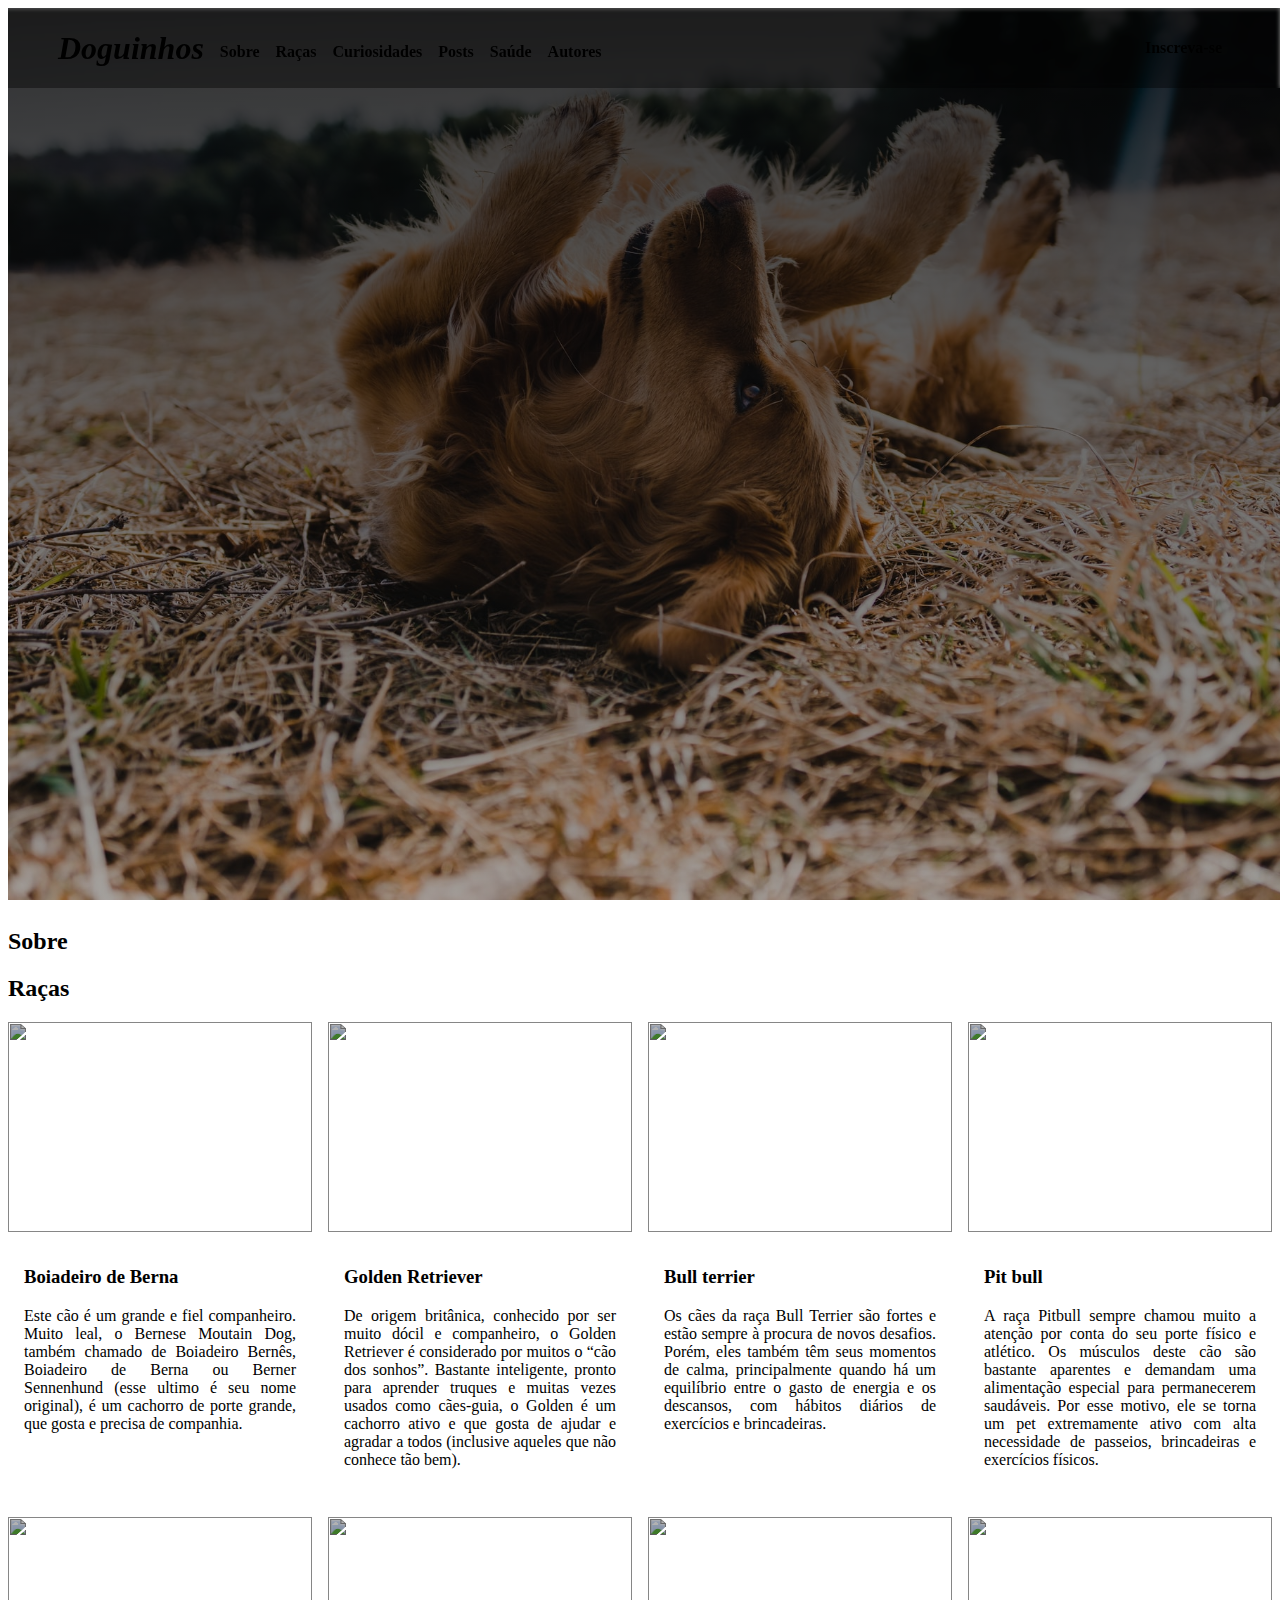
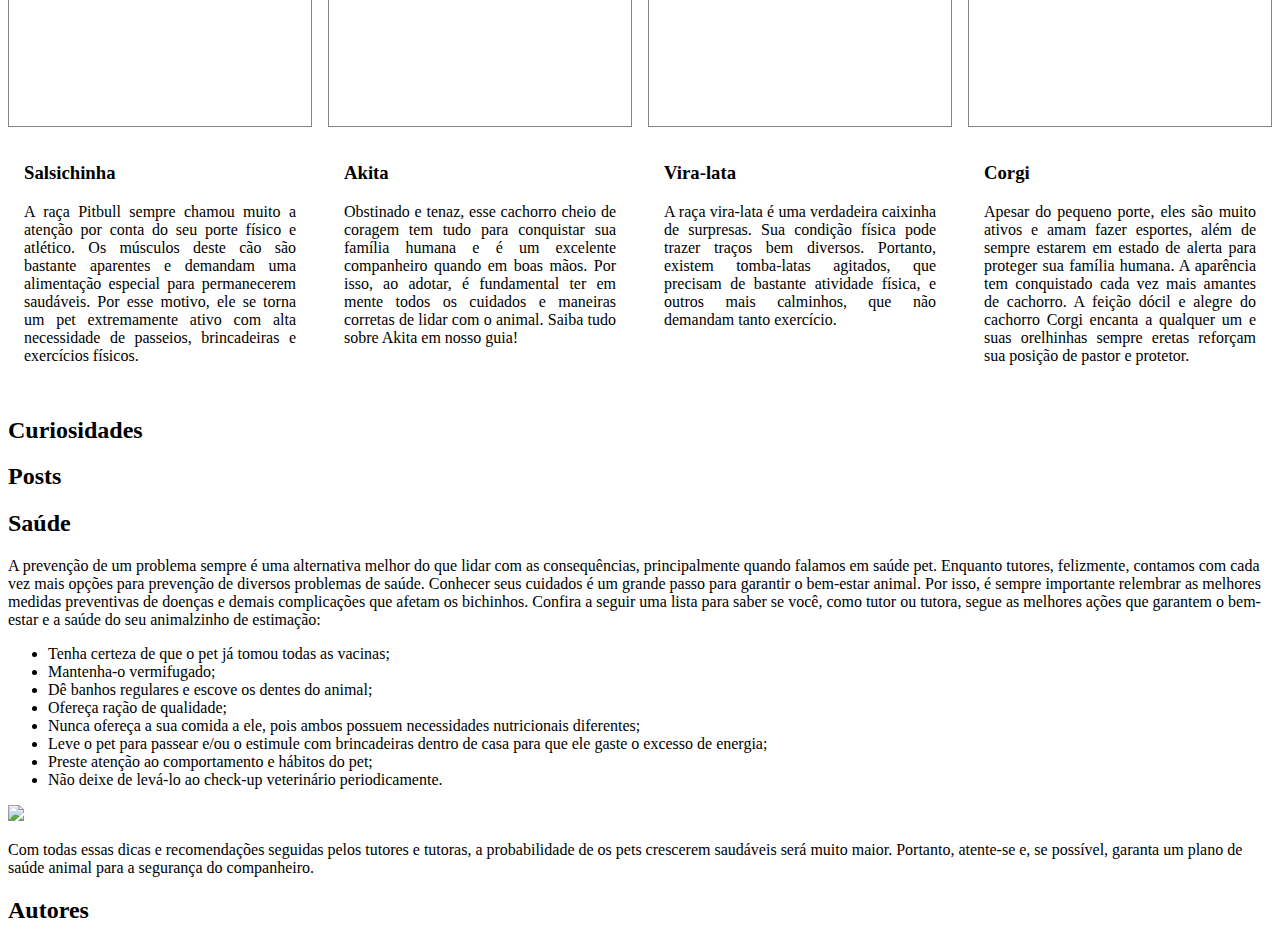
==== index.html @ 4528bcf5 "Merge branch 'main' into dayana" ====
<!DOCTYPE html>
<html lang="en">

<head>
  <meta charset="UTF-8" />
  <meta http-equiv="X-UA-Compatible" content="IE=edge" />
  <meta name="viewport" content="width=device-width, initial-scale=1.0" />
  <link rel="stylesheet" href="./css/styles.css" />
  <link rel="stylesheet" href="./css/header.css" />
  <link rel="stylesheet" href="./css/racas.css" />
  <link rel="stylesheet" href="./css/banner.css" />
  <link rel="stylesheet" href="./css/saude.css" />
  <title>Doguinhos</title>
</head>

<body>
  <header>
    <div>
      <div id="navigation">
        <h1>Doguinhos</h1>
        <nav>
          <a href="#sobre">Sobre</a>
          <a href="#racas">Raças</a>
          <a href="#curiosidades">Curiosidades</a>
          <a href="#posts">Posts</a>
          <a href="#saude">Saúde</a>
          <a href="#autores">Autores</a>
        </nav>
      </div>
      <a href="" id="subscribe">Inscreva-se</a>
    </div>
  </header>
  <main>
    <section id="banner"></section>

    <!-- sobre -->
    <section id="sobre" class="secao">
      <h2>Sobre</h2>
    </section>

    <!-- raças de cães -->
    <section id="racas" class="secao">
      <h2>Raças</h2>
      <section class="racas-grid">
        <section class="raca-card">
          <div class="img-wrapper">
            <img src="./img/racas/boiadeiro-de-berna.jpg" alt="" />
          </div>
          <div class="informations">
            <h3>Boiadeiro de Berna</h3>
            <p>
              Este cão é um grande e fiel companheiro. Muito leal, o Bernese
              Moutain Dog, também chamado de Boiadeiro Bernês, Boiadeiro de
              Berna ou Berner Sennenhund (esse ultimo é seu nome original), é
              um cachorro de porte grande, que gosta e precisa de companhia.
            </p>
          </div>
        </section>
        <section class="raca-card">
          <div class="img-wrapper">
            <img src="./img/racas/golden.jpg" alt="" />
          </div>
          <div class="informations">
            <h3>Golden Retriever</h3>
            <p>
              De origem britânica, conhecido por ser muito dócil e
              companheiro, o Golden Retriever é considerado por muitos o “cão
              dos sonhos”. Bastante inteligente, pronto para aprender truques
              e muitas vezes usados como cães-guia, o Golden é um cachorro
              ativo e que gosta de ajudar e agradar a todos (inclusive aqueles
              que não conhece tão bem).
            </p>
          </div>
        </section>
        <section class="raca-card">
          <div class="img-wrapper">
            <img src="./img/racas/bullterrier.jpg" alt="" />
          </div>
          <div class="informations">
            <h3>Bull terrier</h3>
            <p>
              Os cães da raça Bull Terrier são fortes e estão sempre à procura
              de novos desafios. Porém, eles também têm seus momentos de
              calma, principalmente quando há um equilíbrio entre o gasto de
              energia e os descansos, com hábitos diários de exercícios e
              brincadeiras.
            </p>
          </div>
        </section>
        <section class="raca-card">
          <div class="img-wrapper">
            <img src="./img/racas/pitbull2.jpg" alt="" />
          </div>
          <div class="informations">
            <h3>Pit bull</h3>
            <p>
              A raça Pitbull sempre chamou muito a atenção por conta do seu
              porte físico e atlético. Os músculos deste cão são bastante
              aparentes e demandam uma alimentação especial para permanecerem
              saudáveis. Por esse motivo, ele se torna um pet extremamente
              ativo com alta necessidade de passeios, brincadeiras e
              exercícios físicos.
            </p>
          </div>
        </section>
        <section class="raca-card">
          <div class="img-wrapper">
            <img src="./img/racas/dachshund.jpg" alt="" />
          </div>
          <div class="informations">
            <h3>Salsichinha</h3>
            <p>
              A raça Pitbull sempre chamou muito a atenção por conta do seu
              porte físico e atlético. Os músculos deste cão são bastante
              aparentes e demandam uma alimentação especial para permanecerem
              saudáveis. Por esse motivo, ele se torna um pet extremamente
              ativo com alta necessidade de passeios, brincadeiras e
              exercícios físicos.
            </p>
          </div>
        </section>
        <section class="raca-card">
          <div class="img-wrapper">
            <img src="./img/racas/akita.jpg" alt="" />
          </div>
          <div class="informations">
            <h3>Akita</h3>
            <p>
              Obstinado e tenaz, esse cachorro cheio de coragem tem tudo para
              conquistar sua família humana e é um excelente companheiro
              quando em boas mãos. Por isso, ao adotar, é fundamental ter em
              mente todos os cuidados e maneiras corretas de lidar com o
              animal. Saiba tudo sobre Akita em nosso guia!
            </p>
          </div>
        </section>
        <section class="raca-card">
          <div class="img-wrapper">
            <img src="./img/racas/viralata.jpg" alt="" />
          </div>
          <div class="informations">
            <h3>Vira-lata</h3>
            <p>
              A raça vira-lata é uma verdadeira caixinha de surpresas. Sua
              condição física pode trazer traços bem diversos. Portanto,
              existem tomba-latas agitados, que precisam de bastante atividade
              física, e outros mais calminhos, que não demandam tanto
              exercício.
            </p>
          </div>
        </section>
        <section class="raca-card">
          <div class="img-wrapper">
            <img src="./img/racas/corgi.jpg" alt="" />
          </div>
          <div class="informations">
            <h3>Corgi</h3>
            <p>
              Apesar do pequeno porte, eles são muito ativos e amam fazer
              esportes, além de sempre estarem em estado de alerta para
              proteger sua família humana. A aparência tem conquistado cada
              vez mais amantes de cachorro. A feição dócil e alegre do
              cachorro Corgi encanta a qualquer um e suas orelhinhas sempre
              eretas reforçam sua posição de pastor e protetor.
            </p>
          </div>
        </section>
      </section>
    </section>

    <!-- curiosidades -->
    <section id="curiosidades" class="secao">
      <h2>Curiosidades</h2>
    </section>

    <!-- posts -->
    <section id="posts" class="secao">
      <h2>Posts</h2>
    </section>

    <!-- saúde -->
    <section id="saude" class="secao">
      <h2>Saúde</h2>
    </section>
    <div class="gridsaude">
      <div class="span-col-4"><p>A prevenção de um problema sempre é uma alternativa melhor do que lidar com as
        consequências, principalmente quando falamos em saúde pet. Enquanto tutores, felizmente, contamos com cada vez
        mais opções para prevenção de diversos problemas de saúde.
        Conhecer seus cuidados é um grande passo para garantir o bem-estar animal. Por isso, é sempre importante
        relembrar as melhores medidas preventivas de doenças e demais complicações que afetam os bichinhos.
        Confira a seguir uma lista para saber se você, como tutor ou tutora, segue as melhores ações que garantem o
        bem-estar e a saúde do seu animalzinho de estimação:</p>
      </div>
      <div class="span-col-3">
        <ul>
          <li>Tenha certeza de que o pet já tomou todas as vacinas;</li>
          <li>Mantenha-o vermifugado;</li>
          <li>Dê banhos regulares e escove os dentes do animal;</li>
          <li>Ofereça ração de qualidade;</li>
          <li>Nunca ofereça a sua comida a ele, pois ambos possuem necessidades nutricionais diferentes;</li>
          <li>Leve o pet para passear e/ou o estimule com brincadeiras dentro de casa para que ele gaste o excesso de
            energia;</li>
          <li>Preste atenção ao comportamento e hábitos do pet;</li>
          <li>Não deixe de levá-lo ao check-up veterinário periodicamente.</li>
        </ul>
      </div>
      <div><img src="img/saude/karsten-winegeart-NE0XGVKTmcA-unsplash.jpg"></div>
      <div class="span-col-4"><p>Com todas essas dicas e recomendações seguidas pelos tutores e tutoras, a probabilidade de
        os pets crescerem saudáveis será muito maior. Portanto, atente-se e, se possível, garanta um plano de saúde
        animal para a segurança do companheiro.</p>
      </div>
    </div>

    <!-- autores -->
    <section id="autores" class="secao">
      <h2>Autores</h2>
    </section>
  </main>
</body>

</html>
---- css/header.css ----
header {
  width: 100vw;
  position: fixed;
  background: rgba(0, 0, 0, 0.4);
  backdrop-filter: blur(2px);
  z-index: 2;
}

header > div {
  color: var(--white);
  height: 5rem;
  max-width: 1180px;
  margin: 0 auto;
  display: flex;
  align-items: center;
  justify-content: space-between;
  padding: 0 1rem;
}

header h1 {
  color: var(--primary);
  font-style: italic;
}

#navigation {
  display: flex;
  align-items: center;
  gap: 1rem;
}

header nav {
  display: flex;
  gap: 1rem;
  margin-top: 7px;
}

header li {
  list-style: none;
}

header a {
  text-decoration: none;
  color: var(--white);
  transition: all 0.2s ease-in-out;
  font-weight: 600;
}

a:active {
  color: red;
}

header nav a:hover {
  color: var(--primary);
}

#subscribe {
  padding: 0.5rem 1rem;
  background: var(--primary);
  border-radius: 5px;
}

#subscribe:hover {
  filter: brightness(0.8);
}

@media (max-width: 720px) {
  header h1 {
    display: none;
  }

  #subscribe {
    display: none;
  }
}
---- css/racas.css ----
.racas-grid {
  display: grid;
  grid-template-columns: repeat(4, 1fr);
  gap: 1rem;
}

@media (max-width: 1080px) {
  .racas-grid {
    grid-template-columns: repeat(2, 1fr);
  }
}

@media (max-width: 720px) {
  .racas-grid {
    grid-template-columns: repeat(1, 1fr);
  }
}

.raca-card {
  width: 100%;
  display: flex;
  flex-direction: column;
  background: var(--shape);
}

.raca-card:hover img {
  transform: scale(1.1);
  filter: brightness(1);
}

.raca-card img {
  width: 100%;
  height: 100%;

  object-fit: cover;
  -webkit-transform: scaleX(1);
  transform: scaleX(1);
  -webkit-transition: all 0.2s linear;
  transition: all 0.2s linear;
  object-position: top center;
  filter: brightness(0.7);
}

.raca-card .img-wrapper {
  height: 210px;
  position: relative;
  overflow: hidden;
}

.raca-card .informations {
  padding: 1rem;
  text-align: justify;
}
---- css/banner.css ----
#banner {
  background: linear-gradient(rgba(0, 0, 0, 0.8), rgba(0, 0, 0, 0.3)),
    url(../img/banner5.jpg);
  background-size: cover;
  background-attachment: fixed;
  width: 100vw;
  height: 100vh;
}

#banner-infos {
  display: flex;
  align-items: center;
  justify-content: center;
  flex-direction: column;
  text-align: center;
  gap: 1rem;
  padding: 1rem;
  height: 100%;

  color: white;
}

#banner-infos h3 {
  max-width: 800px;
  font-size: 2rem;
}

#banner-infos a {
  text-decoration: none;
  border: none;
  outline: none;
  padding: 1rem;
  color: white;
  font-weight: bold;
  background: var(--primary);
  border-radius: 5px;
  transition: all 0.2s ease-in-out;
}

#banner-infos a:hover {
  filter: brightness(0.8);
}

@media (max-width: 720px) {
  #banner {
    background-position-x: 50%;
  }
}
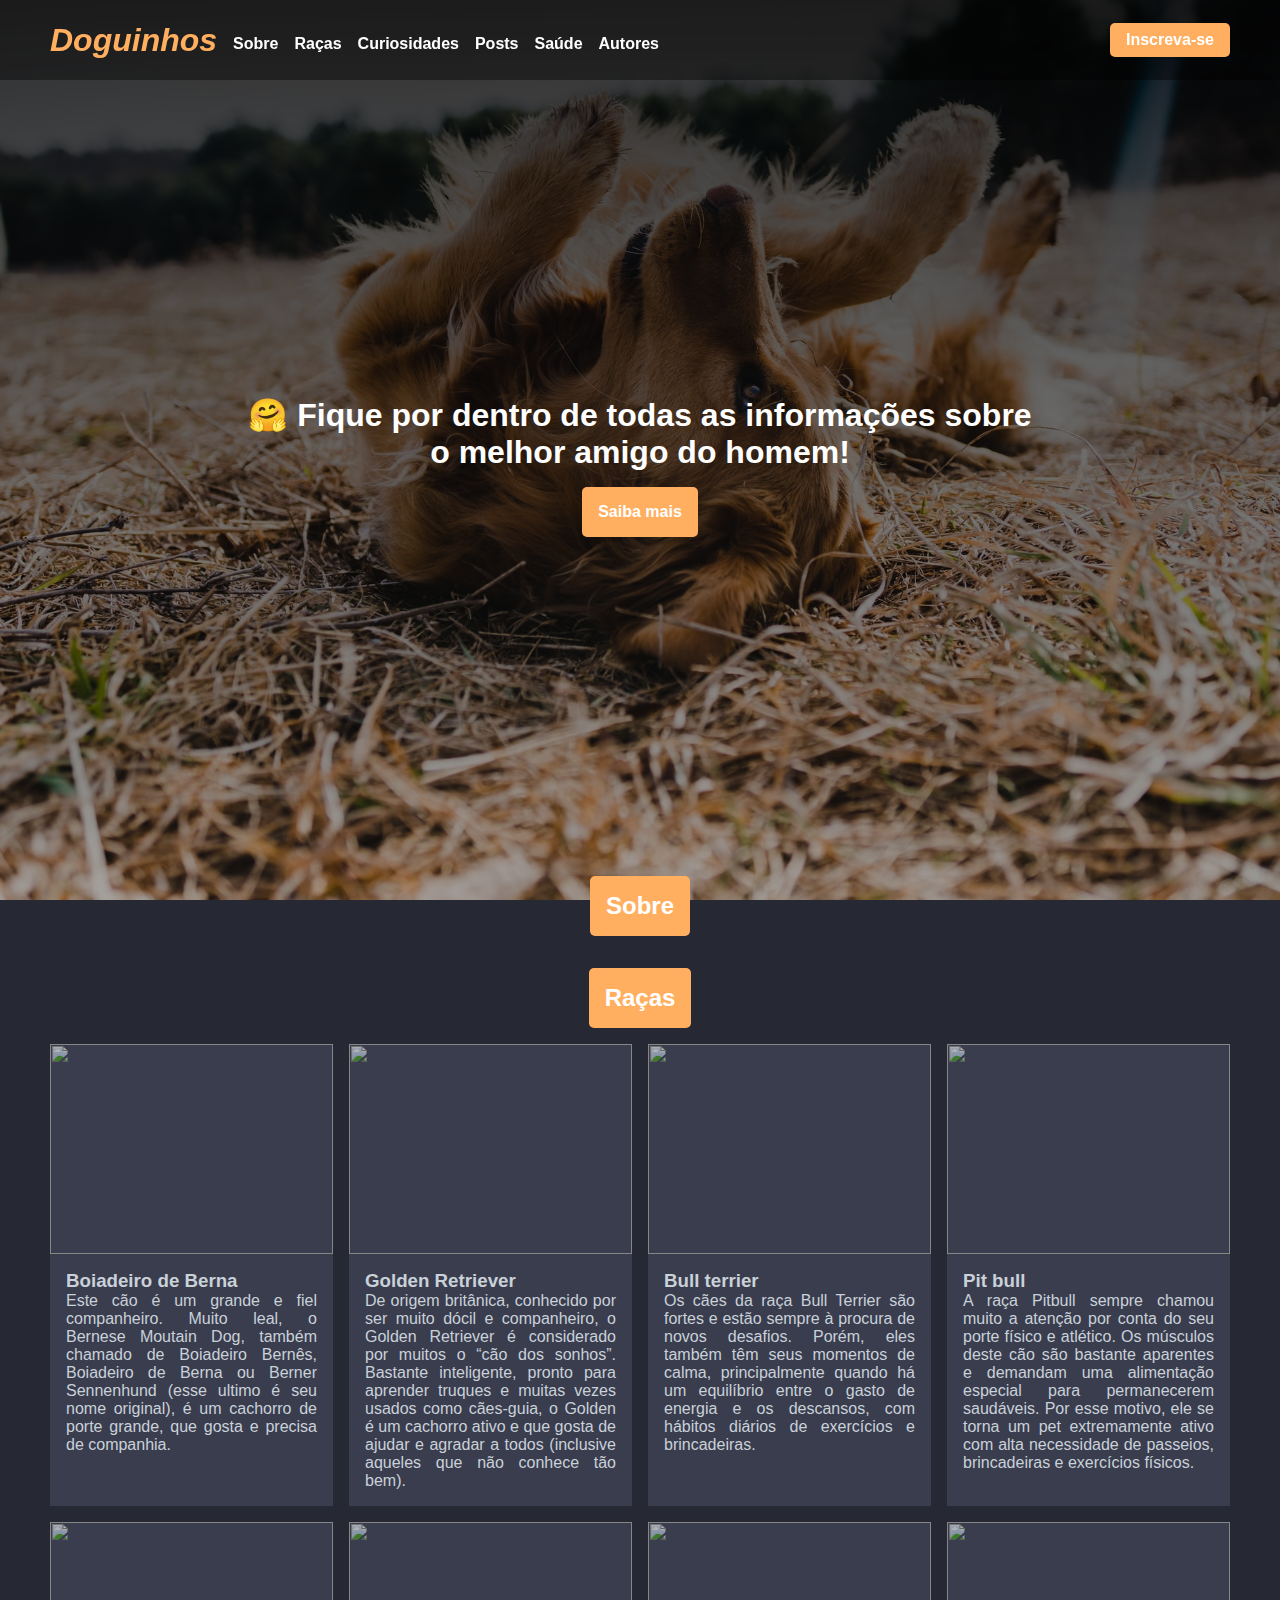
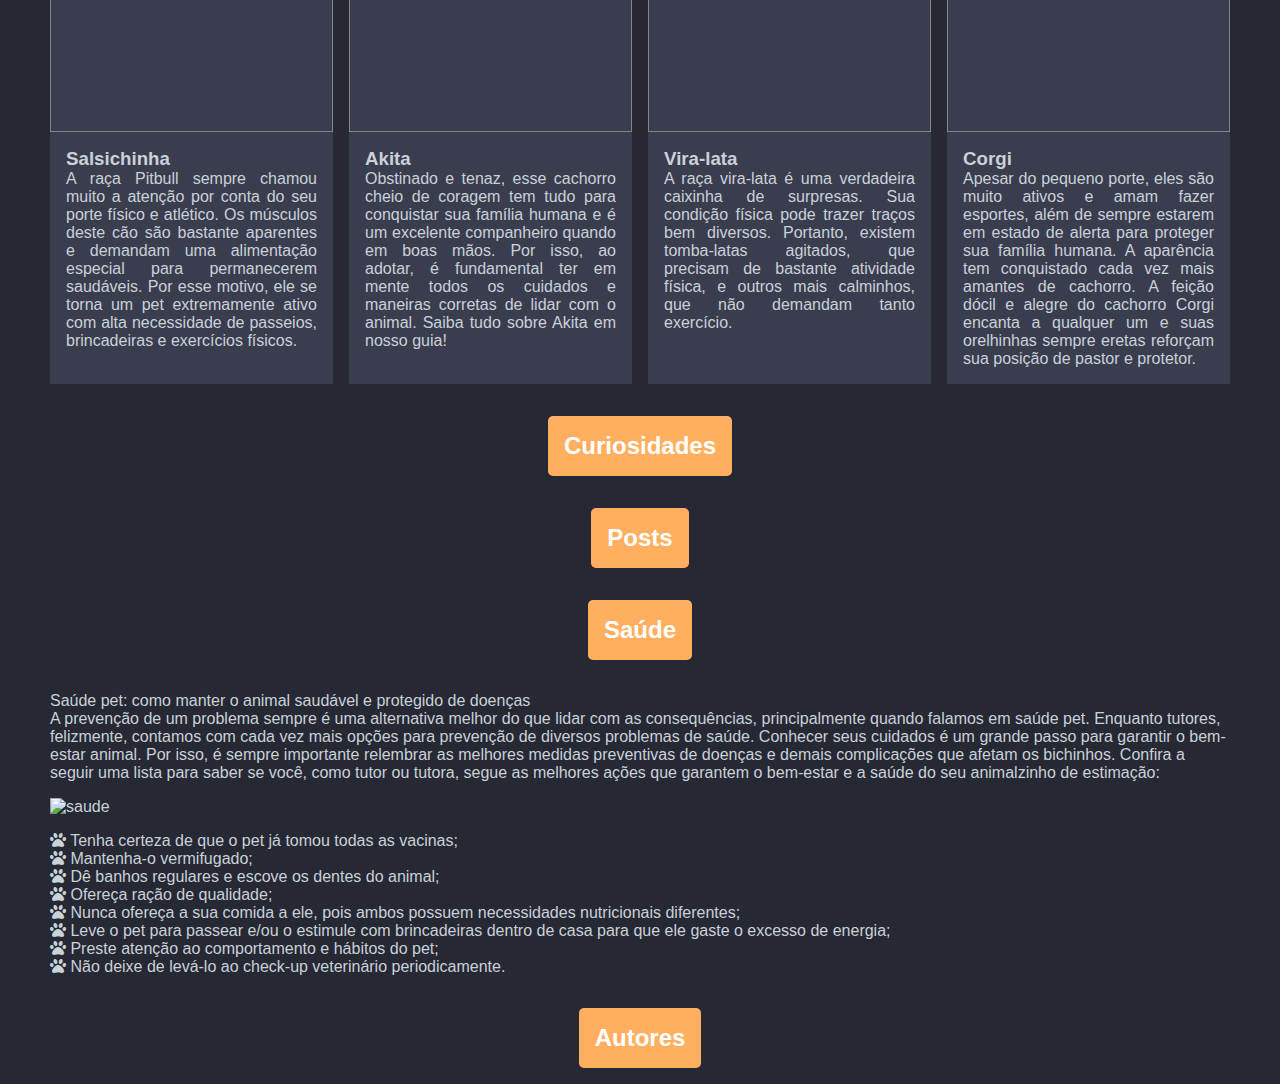
==== commit 9512c11b: "mudando para bstrp" ====
--- a/index.html
+++ b/index.html
@@ -5,7 +5,13 @@
   <meta charset="UTF-8" />
   <meta http-equiv="X-UA-Compatible" content="IE=edge" />
   <meta name="viewport" content="width=device-width, initial-scale=1.0" />
-  <link rel="stylesheet" href="./css/styles.css" />
+  <link rel="stylesheet" href="https://stackpath.bootstrapcdn.com/bootstrap/4.1.3/css/bootstrap.min.css"
+        integrity="sha384-MCw98/SFnGE8fJT3GXwEOngsV7Zt27NXFoaoApmYm81iuXoPkFOJwJ8ERdknLPMO" crossorigin="anonymous">
+  <link rel="stylesheet" href="https://cdnjs.cloudflare.com/ajax/libs/font-awesome/5.15.4/css/all.min.css"
+        integrity="sha512-1ycn6IcaQQ40/MKBW2W4Rhis/DbILU74C1vSrLJxCq57o941Ym01SwNsOMqvEBFlcgUa6xLiPY/NS5R+E6ztJQ=="
+        crossorigin="anonymous" referrerpolicy="no-referrer" />
+  <link rel="stylesheet" href="./css/global.css" />
+  <link rel="stylesheet" href="./css/banner.css" />
   <link rel="stylesheet" href="./css/header.css" />
   <link rel="stylesheet" href="./css/racas.css" />
   <link rel="stylesheet" href="./css/banner.css" />
@@ -19,19 +25,27 @@
       <div id="navigation">
         <h1>Doguinhos</h1>
         <nav>
-          <a href="#sobre">Sobre</a>
-          <a href="#racas">Raças</a>
-          <a href="#curiosidades">Curiosidades</a>
-          <a href="#posts">Posts</a>
-          <a href="#saude">Saúde</a>
-          <a href="#autores">Autores</a>
+          <a href="index.html#sobre">Sobre</a>
+          <a href="index.html#racas">Raças</a>
+          <a href="index.html#curiosidades">Curiosidades</a>
+          <a href="index.html#posts">Posts</a>
+          <a href="index.html#saude">Saúde</a>
+          <a href="index.html#autores">Autores</a>
         </nav>
       </div>
-      <a href="" id="subscribe">Inscreva-se</a>
+      <a href="form.html" id="subscribe">Inscreva-se</a>
     </div>
   </header>
   <main>
-    <section id="banner"></section>
+    <section id="banner">
+      <div id="banner-infos">
+        <h3>
+          🤗 Fique por dentro de todas as informações sobre o melhor amigo do
+          homem!
+        </h3>
+        <a href="#sobre">Saiba mais</a>
+      </div>
+    </section>
 
     <!-- sobre -->
     <section id="sobre" class="secao">
@@ -182,34 +196,65 @@
     <section id="saude" class="secao">
       <h2>Saúde</h2>
     </section>
-    <div class="gridsaude">
-      <div class="span-col-4"><p>A prevenção de um problema sempre é uma alternativa melhor do que lidar com as
-        consequências, principalmente quando falamos em saúde pet. Enquanto tutores, felizmente, contamos com cada vez
-        mais opções para prevenção de diversos problemas de saúde.
-        Conhecer seus cuidados é um grande passo para garantir o bem-estar animal. Por isso, é sempre importante
-        relembrar as melhores medidas preventivas de doenças e demais complicações que afetam os bichinhos.
-        Confira a seguir uma lista para saber se você, como tutor ou tutora, segue as melhores ações que garantem o
-        bem-estar e a saúde do seu animalzinho de estimação:</p>
+    <div class="containersaude">
+      <div class="row">
+          <div class="col-md-12 col-lg-4">
+              <p class="font-weight-bold text-justify">Saúde pet: como manter o animal saudável e protegido de doenças
+              </p>
+              <p class="text-justify">A prevenção de um problema sempre é uma alternativa melhor do que
+                  lidar com as consequências, principalmente quando falamos em saúde
+                  pet. Enquanto tutores, felizmente, contamos com cada vez mais opções
+                  para prevenção de diversos problemas de saúde. Conhecer seus
+                  cuidados é um grande passo para garantir o bem-estar animal. Por
+                  isso, é sempre importante relembrar as melhores medidas preventivas
+                  de doenças e demais complicações que afetam os bichinhos. Confira a
+                  seguir uma lista para saber se você, como tutor ou tutora, segue as
+                  melhores ações que garantem o bem-estar e a saúde do seu animalzinho
+                  de estimação:</p>
+          </div>
+          <div class="col-md-12 col-lg-4">
+              <img src="./img/saude/karsten-winegeart-NE0XGVKTmcA-unsplash.jpg" class="img-fluid rounded mx-auto d-block"
+                  alt="saude">
+          </div>
+          <div class="col-md-12 col-lg-4 dicas text-justify">              
+              <p>
+                  <i class="fas fa-paw"></i>
+                  Tenha certeza de que o pet já tomou todas as vacinas;
+              </p>
+              <p>
+                  <i class="fas fa-paw"></i>
+                  Mantenha-o vermifugado;
+              </p>
+              <p>
+                  <i class="fas fa-paw"></i>
+                  Dê banhos regulares e escove os dentes do animal;
+              </p>
+              <p>
+                  <i class="fas fa-paw"></i>
+                  Ofereça ração de qualidade;
+              </p>
+              <p>
+                  <i class="fas fa-paw"></i>
+                  Nunca ofereça a sua comida a ele, pois ambos possuem necessidades
+                  nutricionais diferentes;
+              </p>
+              <p>
+                  <i class="fas fa-paw"></i>
+                  Leve o pet para passear e/ou o estimule com brincadeiras dentro de
+                  casa para que ele gaste o excesso de energia;
+              </p>
+              <p>
+                  <i class="fas fa-paw"></i>
+                  Preste atenção ao comportamento e hábitos do pet;
+              </p>
+              <p>
+                  <i class="fas fa-paw"></i>
+                  Não deixe de levá-lo ao check-up veterinário periodicamente.
+              </p>
+              </ul>
+          </div>
       </div>
-      <div class="span-col-3">
-        <ul>
-          <li>Tenha certeza de que o pet já tomou todas as vacinas;</li>
-          <li>Mantenha-o vermifugado;</li>
-          <li>Dê banhos regulares e escove os dentes do animal;</li>
-          <li>Ofereça ração de qualidade;</li>
-          <li>Nunca ofereça a sua comida a ele, pois ambos possuem necessidades nutricionais diferentes;</li>
-          <li>Leve o pet para passear e/ou o estimule com brincadeiras dentro de casa para que ele gaste o excesso de
-            energia;</li>
-          <li>Preste atenção ao comportamento e hábitos do pet;</li>
-          <li>Não deixe de levá-lo ao check-up veterinário periodicamente.</li>
-        </ul>
-      </div>
-      <div><img src="img/saude/karsten-winegeart-NE0XGVKTmcA-unsplash.jpg"></div>
-      <div class="span-col-4"><p>Com todas essas dicas e recomendações seguidas pelos tutores e tutoras, a probabilidade de
-        os pets crescerem saudáveis será muito maior. Portanto, atente-se e, se possível, garanta um plano de saúde
-        animal para a segurança do companheiro.</p>
-      </div>
-    </div>
+  </div>
 
     <!-- autores -->
     <section id="autores" class="secao">
@@ -218,4 +263,4 @@
   </main>
 </body>
 
-</html>
+</html>--- a/css/global.css
+++ b/css/global.css
@@ -0,0 +1,67 @@
+:root {
+  --background: #262833;
+  --shape: #3a3d4e;
+  --primary: #ffaf5f;
+  --secondary: #4acfac;
+  --text: #c9d1d9;
+  --white: #fff;
+}
+
+* {
+  margin: 0;
+  padding: 0;
+}
+
+@media (max-width: 1080px) {
+  /* 15px */
+  html {
+    font-size: 93.75%;
+  }
+}
+
+@media (max-width: 720px) {
+  /* 14px */
+  html {
+    font-size: 87.5%;
+  }
+}
+
+body {
+  font-family: -apple-system, BlinkMacSystemFont, "Segoe UI", Roboto, Oxygen,
+    Ubuntu, Cantarell, "Open Sans", "Helvetica Neue", sans-serif;
+  background: var(--background);
+  color: var(--text);
+  scroll-behavior: smooth;
+  overflow-x: hidden;
+}
+
+main {
+  display: flex;
+  flex-direction: column;
+  align-items: center;
+}
+
+.secao {
+  max-width: 1180px;
+  margin: 0 auto;
+
+  display: flex;
+  flex-direction: column;
+  align-items: center;
+  gap: 1rem;
+
+  padding: 1rem;
+}
+
+section.secao:nth-child(2) {
+  margin-top: -40px;
+}
+
+section h2 {
+  color: white;
+  background: var(--primary);
+  padding: 1rem;
+  display: inline-block;
+  border-radius: 5px;
+  transition: all 0.2s ease-in-out;
+}
--- a/css/saude.css
+++ b/css/saude.css
@@ -0,0 +1,17 @@
+.containersaude {
+  max-width: 1180px;
+  padding: 1rem;
+  margin: 0 auto;
+}
+
+.containersaude img {
+  height: auto;
+  width: auto;
+  max-width: 300px;
+  max-height: 300px;
+  margin: 1rem 0 1rem 0;
+}
+
+.dicas p:hover .fa-paw{
+  color: #ffaf5f;
+}
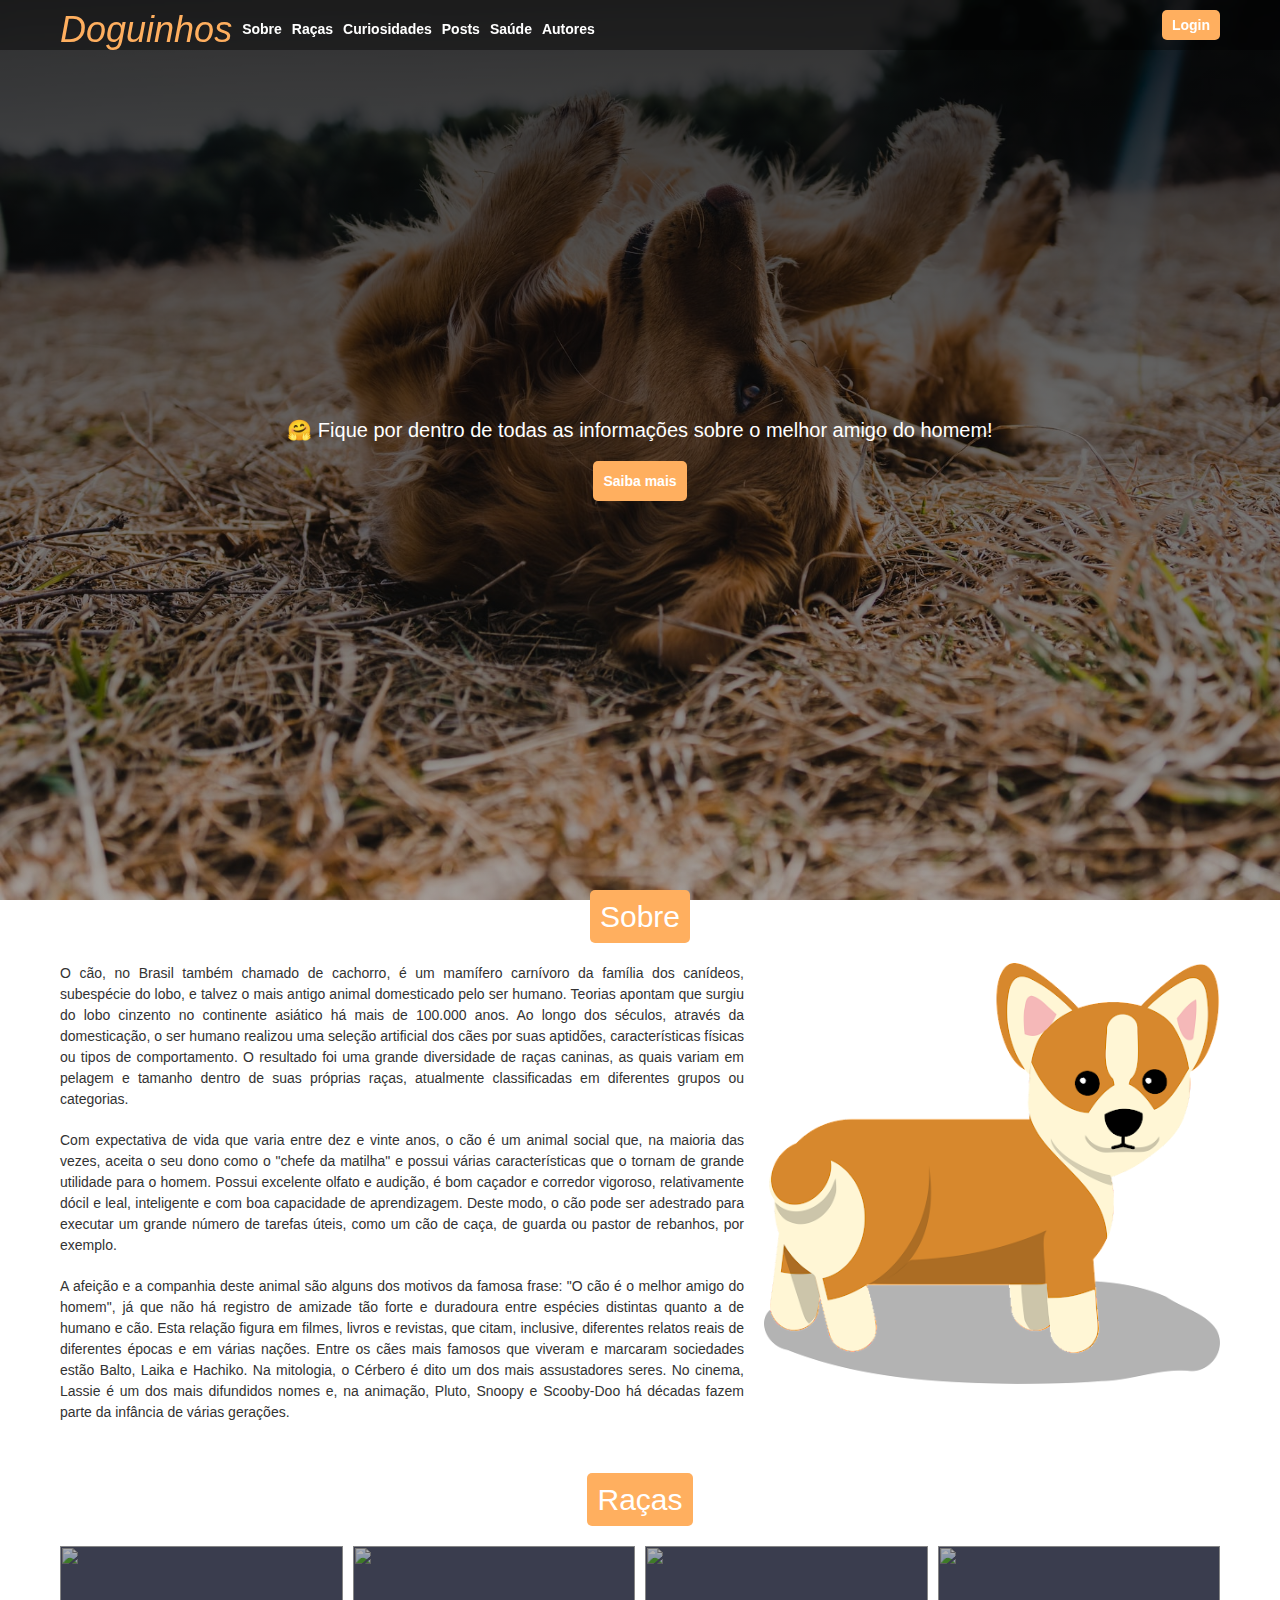
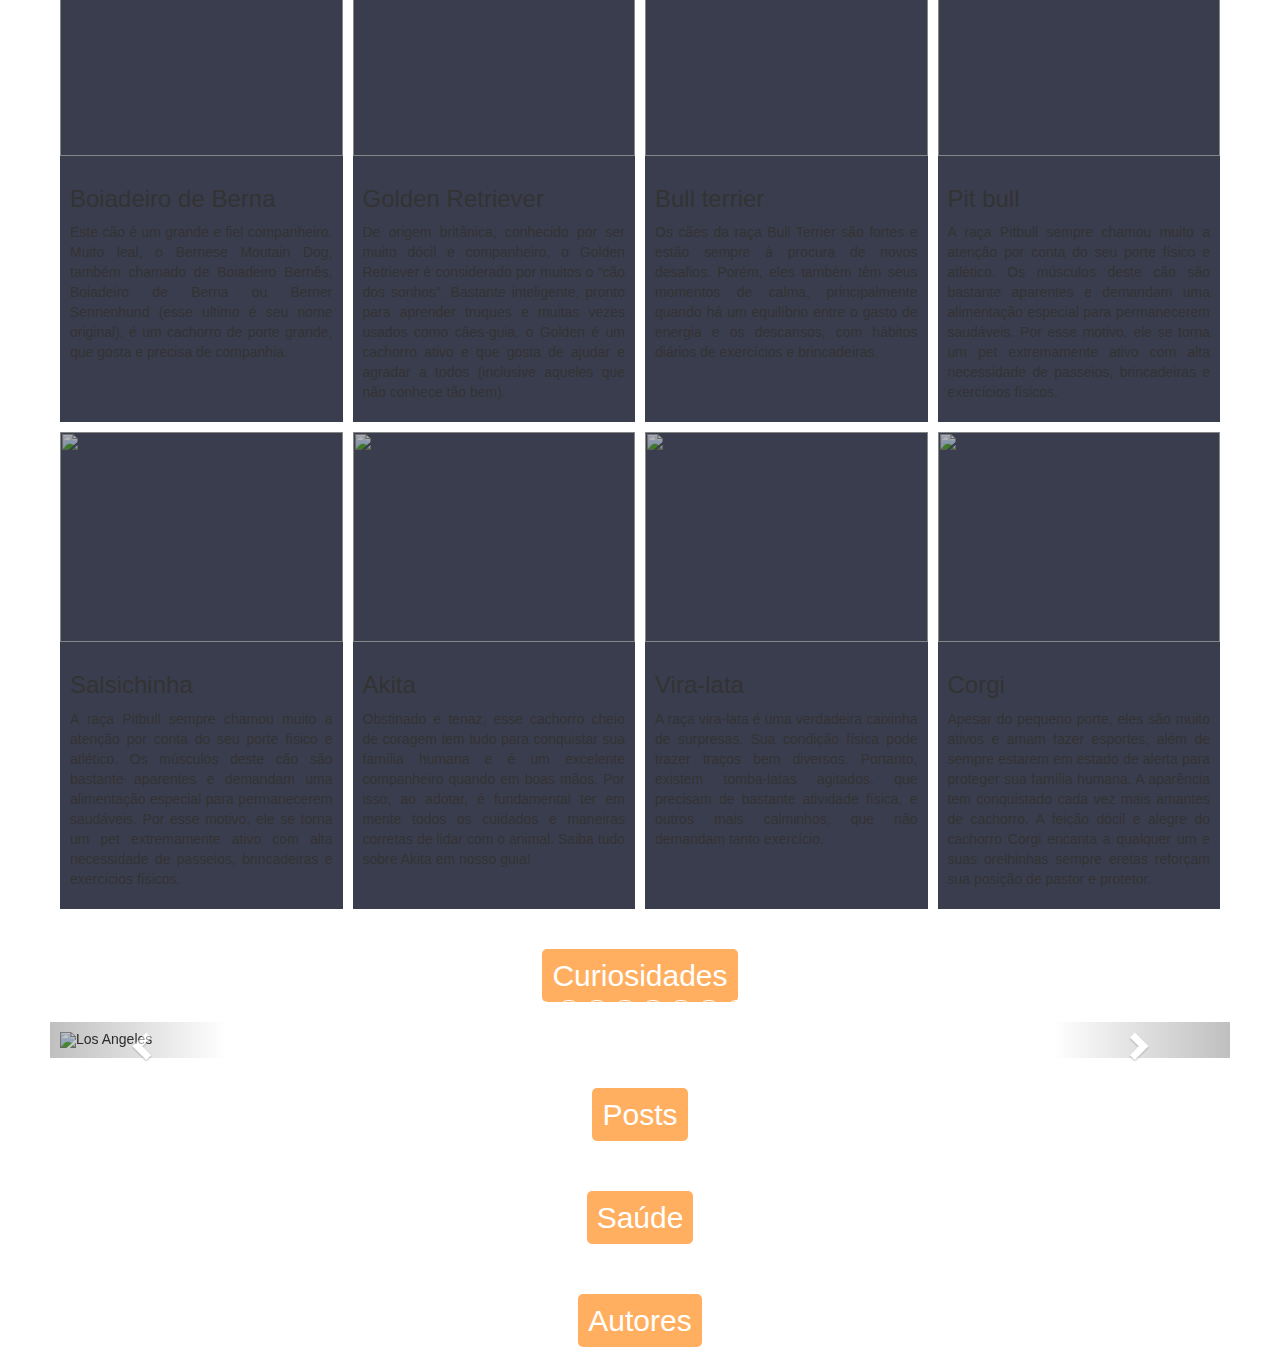
==== commit 4121e44b: "add curiosidades" ====
--- a/index.html
+++ b/index.html
@@ -1,266 +1,311 @@
-<!DOCTYPE html>
-<html lang="en">
-
-<head>
-  <meta charset="UTF-8" />
-  <meta http-equiv="X-UA-Compatible" content="IE=edge" />
-  <meta name="viewport" content="width=device-width, initial-scale=1.0" />
-  <link rel="stylesheet" href="https://stackpath.bootstrapcdn.com/bootstrap/4.1.3/css/bootstrap.min.css"
-        integrity="sha384-MCw98/SFnGE8fJT3GXwEOngsV7Zt27NXFoaoApmYm81iuXoPkFOJwJ8ERdknLPMO" crossorigin="anonymous">
-  <link rel="stylesheet" href="https://cdnjs.cloudflare.com/ajax/libs/font-awesome/5.15.4/css/all.min.css"
-        integrity="sha512-1ycn6IcaQQ40/MKBW2W4Rhis/DbILU74C1vSrLJxCq57o941Ym01SwNsOMqvEBFlcgUa6xLiPY/NS5R+E6ztJQ=="
-        crossorigin="anonymous" referrerpolicy="no-referrer" />
-  <link rel="stylesheet" href="./css/global.css" />
-  <link rel="stylesheet" href="./css/banner.css" />
-  <link rel="stylesheet" href="./css/header.css" />
-  <link rel="stylesheet" href="./css/racas.css" />
-  <link rel="stylesheet" href="./css/banner.css" />
-  <link rel="stylesheet" href="./css/saude.css" />
-  <title>Doguinhos</title>
-</head>
-
-<body>
-  <header>
-    <div>
-      <div id="navigation">
-        <h1>Doguinhos</h1>
-        <nav>
-          <a href="index.html#sobre">Sobre</a>
-          <a href="index.html#racas">Raças</a>
-          <a href="index.html#curiosidades">Curiosidades</a>
-          <a href="index.html#posts">Posts</a>
-          <a href="index.html#saude">Saúde</a>
-          <a href="index.html#autores">Autores</a>
-        </nav>
-      </div>
-      <a href="form.html" id="subscribe">Inscreva-se</a>
-    </div>
-  </header>
-  <main>
-    <section id="banner">
-      <div id="banner-infos">
-        <h3>
-          🤗 Fique por dentro de todas as informações sobre o melhor amigo do
-          homem!
-        </h3>
-        <a href="#sobre">Saiba mais</a>
-      </div>
-    </section>
-
-    <!-- sobre -->
-    <section id="sobre" class="secao">
-      <h2>Sobre</h2>
-    </section>
-
-    <!-- raças de cães -->
-    <section id="racas" class="secao">
-      <h2>Raças</h2>
-      <section class="racas-grid">
-        <section class="raca-card">
-          <div class="img-wrapper">
-            <img src="./img/racas/boiadeiro-de-berna.jpg" alt="" />
-          </div>
-          <div class="informations">
-            <h3>Boiadeiro de Berna</h3>
-            <p>
-              Este cão é um grande e fiel companheiro. Muito leal, o Bernese
-              Moutain Dog, também chamado de Boiadeiro Bernês, Boiadeiro de
-              Berna ou Berner Sennenhund (esse ultimo é seu nome original), é
-              um cachorro de porte grande, que gosta e precisa de companhia.
-            </p>
-          </div>
-        </section>
-        <section class="raca-card">
-          <div class="img-wrapper">
-            <img src="./img/racas/golden.jpg" alt="" />
-          </div>
-          <div class="informations">
-            <h3>Golden Retriever</h3>
-            <p>
-              De origem britânica, conhecido por ser muito dócil e
-              companheiro, o Golden Retriever é considerado por muitos o “cão
-              dos sonhos”. Bastante inteligente, pronto para aprender truques
-              e muitas vezes usados como cães-guia, o Golden é um cachorro
-              ativo e que gosta de ajudar e agradar a todos (inclusive aqueles
-              que não conhece tão bem).
-            </p>
-          </div>
-        </section>
-        <section class="raca-card">
-          <div class="img-wrapper">
-            <img src="./img/racas/bullterrier.jpg" alt="" />
-          </div>
-          <div class="informations">
-            <h3>Bull terrier</h3>
-            <p>
-              Os cães da raça Bull Terrier são fortes e estão sempre à procura
-              de novos desafios. Porém, eles também têm seus momentos de
-              calma, principalmente quando há um equilíbrio entre o gasto de
-              energia e os descansos, com hábitos diários de exercícios e
-              brincadeiras.
-            </p>
-          </div>
-        </section>
-        <section class="raca-card">
-          <div class="img-wrapper">
-            <img src="./img/racas/pitbull2.jpg" alt="" />
-          </div>
-          <div class="informations">
-            <h3>Pit bull</h3>
-            <p>
-              A raça Pitbull sempre chamou muito a atenção por conta do seu
-              porte físico e atlético. Os músculos deste cão são bastante
-              aparentes e demandam uma alimentação especial para permanecerem
-              saudáveis. Por esse motivo, ele se torna um pet extremamente
-              ativo com alta necessidade de passeios, brincadeiras e
-              exercícios físicos.
-            </p>
-          </div>
-        </section>
-        <section class="raca-card">
-          <div class="img-wrapper">
-            <img src="./img/racas/dachshund.jpg" alt="" />
-          </div>
-          <div class="informations">
-            <h3>Salsichinha</h3>
-            <p>
-              A raça Pitbull sempre chamou muito a atenção por conta do seu
-              porte físico e atlético. Os músculos deste cão são bastante
-              aparentes e demandam uma alimentação especial para permanecerem
-              saudáveis. Por esse motivo, ele se torna um pet extremamente
-              ativo com alta necessidade de passeios, brincadeiras e
-              exercícios físicos.
-            </p>
-          </div>
-        </section>
-        <section class="raca-card">
-          <div class="img-wrapper">
-            <img src="./img/racas/akita.jpg" alt="" />
-          </div>
-          <div class="informations">
-            <h3>Akita</h3>
-            <p>
-              Obstinado e tenaz, esse cachorro cheio de coragem tem tudo para
-              conquistar sua família humana e é um excelente companheiro
-              quando em boas mãos. Por isso, ao adotar, é fundamental ter em
-              mente todos os cuidados e maneiras corretas de lidar com o
-              animal. Saiba tudo sobre Akita em nosso guia!
-            </p>
-          </div>
-        </section>
-        <section class="raca-card">
-          <div class="img-wrapper">
-            <img src="./img/racas/viralata.jpg" alt="" />
-          </div>
-          <div class="informations">
-            <h3>Vira-lata</h3>
-            <p>
-              A raça vira-lata é uma verdadeira caixinha de surpresas. Sua
-              condição física pode trazer traços bem diversos. Portanto,
-              existem tomba-latas agitados, que precisam de bastante atividade
-              física, e outros mais calminhos, que não demandam tanto
-              exercício.
-            </p>
-          </div>
-        </section>
-        <section class="raca-card">
-          <div class="img-wrapper">
-            <img src="./img/racas/corgi.jpg" alt="" />
-          </div>
-          <div class="informations">
-            <h3>Corgi</h3>
-            <p>
-              Apesar do pequeno porte, eles são muito ativos e amam fazer
-              esportes, além de sempre estarem em estado de alerta para
-              proteger sua família humana. A aparência tem conquistado cada
-              vez mais amantes de cachorro. A feição dócil e alegre do
-              cachorro Corgi encanta a qualquer um e suas orelhinhas sempre
-              eretas reforçam sua posição de pastor e protetor.
-            </p>
-          </div>
-        </section>
-      </section>
-    </section>
-
-    <!-- curiosidades -->
-    <section id="curiosidades" class="secao">
-      <h2>Curiosidades</h2>
-    </section>
-
-    <!-- posts -->
-    <section id="posts" class="secao">
-      <h2>Posts</h2>
-    </section>
-
-    <!-- saúde -->
-    <section id="saude" class="secao">
-      <h2>Saúde</h2>
-    </section>
-    <div class="containersaude">
-      <div class="row">
-          <div class="col-md-12 col-lg-4">
-              <p class="font-weight-bold text-justify">Saúde pet: como manter o animal saudável e protegido de doenças
-              </p>
-              <p class="text-justify">A prevenção de um problema sempre é uma alternativa melhor do que
-                  lidar com as consequências, principalmente quando falamos em saúde
-                  pet. Enquanto tutores, felizmente, contamos com cada vez mais opções
-                  para prevenção de diversos problemas de saúde. Conhecer seus
-                  cuidados é um grande passo para garantir o bem-estar animal. Por
-                  isso, é sempre importante relembrar as melhores medidas preventivas
-                  de doenças e demais complicações que afetam os bichinhos. Confira a
-                  seguir uma lista para saber se você, como tutor ou tutora, segue as
-                  melhores ações que garantem o bem-estar e a saúde do seu animalzinho
-                  de estimação:</p>
-          </div>
-          <div class="col-md-12 col-lg-4">
-              <img src="./img/saude/karsten-winegeart-NE0XGVKTmcA-unsplash.jpg" class="img-fluid rounded mx-auto d-block"
-                  alt="saude">
-          </div>
-          <div class="col-md-12 col-lg-4 dicas text-justify">              
-              <p>
-                  <i class="fas fa-paw"></i>
-                  Tenha certeza de que o pet já tomou todas as vacinas;
-              </p>
-              <p>
-                  <i class="fas fa-paw"></i>
-                  Mantenha-o vermifugado;
-              </p>
-              <p>
-                  <i class="fas fa-paw"></i>
-                  Dê banhos regulares e escove os dentes do animal;
-              </p>
-              <p>
-                  <i class="fas fa-paw"></i>
-                  Ofereça ração de qualidade;
-              </p>
-              <p>
-                  <i class="fas fa-paw"></i>
-                  Nunca ofereça a sua comida a ele, pois ambos possuem necessidades
-                  nutricionais diferentes;
-              </p>
-              <p>
-                  <i class="fas fa-paw"></i>
-                  Leve o pet para passear e/ou o estimule com brincadeiras dentro de
-                  casa para que ele gaste o excesso de energia;
-              </p>
-              <p>
-                  <i class="fas fa-paw"></i>
-                  Preste atenção ao comportamento e hábitos do pet;
-              </p>
-              <p>
-                  <i class="fas fa-paw"></i>
-                  Não deixe de levá-lo ao check-up veterinário periodicamente.
-              </p>
-              </ul>
-          </div>
-      </div>
-  </div>
-
-    <!-- autores -->
-    <section id="autores" class="secao">
-      <h2>Autores</h2>
-    </section>
-  </main>
-</body>
-
-</html>+<!DOCTYPE html>
+<html lang="en">
+  <head>
+    <meta charset="UTF-8" />
+    <meta http-equiv="X-UA-Compatible" content="IE=edge" />
+    <meta name="viewport" content="width=device-width, initial-scale=1.0" />
+    <link rel="stylesheet" href="./css/global.css" />
+    <link rel="stylesheet" href="./css/header.css" />
+    <link rel="stylesheet" href="./css/racas.css" />
+    <link rel="stylesheet" href="./css/banner.css" />
+    <link rel="stylesheet" href="./css/sobre.css" />
+    <link rel="stylesheet" href="./css/curiosidades.css" />
+    <link rel="shortcut icon" href="./img/favicon.png" />
+
+    <link rel="stylesheet" href="https://maxcdn.bootstrapcdn.com/bootstrap/3.4.1/css/bootstrap.min.css">
+    <script src="https://ajax.googleapis.com/ajax/libs/jquery/3.5.1/jquery.min.js"></script>
+    <script src="https://maxcdn.bootstrapcdn.com/bootstrap/3.4.1/js/bootstrap.min.js"></script>
+   
+    <title>Doguinhos</title>
+  </head>
+
+  <body>
+    
+   <header>
+      <div>
+        <div id="navigation">
+          <h1>Doguinhos</h1>
+          <nav>
+            <a href="./index.html#sobre">Sobre</a>
+            <a href="./index.html#racas">Raças</a>
+            <a href="./index.html#curiosidades">Curiosidades</a>
+            <a href="./index.html#posts">Posts</a>
+            <a href="./index.html#saude">Saúde</a>
+            <a href="./index.html#autores">Autores</a>
+          </nav>
+        </div>
+        <a href="./form.html" target="" id="subscribe">Login</a>
+      </div>
+    </header>
+    <main>
+      <section id="banner">
+        <div id="banner-infos">
+          <h3>
+            🤗 Fique por dentro de todas as informações sobre o melhor amigo do
+            homem!
+          </h3>
+          <a href="#sobre">Saiba mais</a>
+        </div>
+      </section>
+
+      <!-- sobre -->
+      <section id="sobre" class="secao">
+        <h2>Sobre</h2>
+        <section class="sobre">
+          <div class="texto">
+            <p>
+              O cão, no Brasil também chamado de cachorro, é um mamífero
+              carnívoro da família dos canídeos, subespécie do lobo, e talvez o
+              mais antigo animal domesticado pelo ser humano. Teorias apontam
+              que surgiu do lobo cinzento no continente asiático há mais de
+              100.000 anos. Ao longo dos séculos, através da domesticação, o ser
+              humano realizou uma seleção artificial dos cães por suas aptidões,
+              características físicas ou tipos de comportamento. O resultado foi
+              uma grande diversidade de raças caninas, as quais variam em
+              pelagem e tamanho dentro de suas próprias raças, atualmente
+              classificadas em diferentes grupos ou categorias.
+            </p>
+            <p>
+              Com expectativa de vida que varia entre dez e vinte anos, o cão é
+              um animal social que, na maioria das vezes, aceita o seu dono como
+              o "chefe da matilha" e possui várias características que o tornam
+              de grande utilidade para o homem. Possui excelente olfato e
+              audição, é bom caçador e corredor vigoroso, relativamente dócil e
+              leal, inteligente e com boa capacidade de aprendizagem. Deste
+              modo, o cão pode ser adestrado para executar um grande número de
+              tarefas úteis, como um cão de caça, de guarda ou pastor de
+              rebanhos, por exemplo.
+            </p>
+            <p>
+              A afeição e a companhia deste animal são alguns dos motivos da
+              famosa frase: "O cão é o melhor amigo do homem", já que não há
+              registro de amizade tão forte e duradoura entre espécies distintas
+              quanto a de humano e cão. Esta relação figura em filmes, livros e
+              revistas, que citam, inclusive, diferentes relatos reais de
+              diferentes épocas e em várias nações. Entre os cães mais famosos
+              que viveram e marcaram sociedades estão Balto, Laika e Hachiko. Na
+              mitologia, o Cérbero é dito um dos mais assustadores seres. No
+              cinema, Lassie é um dos mais difundidos nomes e, na animação,
+              Pluto, Snoopy e Scooby-Doo há décadas fazem parte da infância de
+              várias gerações.
+            </p>
+          </div>
+          <img src="./img/dog.png" alt="" />
+        </section>
+      </section>
+
+      <!-- raças de cães -->
+      <section id="racas" class="secao">
+        <h2>Raças</h2>
+        <section class="racas-grid">
+          <section class="raca-card">
+            <div class="img-wrapper">
+              <img src="./img/racas/boiadeiro-de-berna.jpg" alt="" />
+            </div>
+            <div class="informations">
+              <h3>Boiadeiro de Berna</h3>
+              <p>
+                Este cão é um grande e fiel companheiro. Muito leal, o Bernese
+                Moutain Dog, também chamado de Boiadeiro Bernês, Boiadeiro de
+                Berna ou Berner Sennenhund (esse ultimo é seu nome original), é
+                um cachorro de porte grande, que gosta e precisa de companhia.
+              </p>
+            </div>
+          </section>
+          <section class="raca-card">
+            <div class="img-wrapper">
+              <img src="./img/racas/golden.jpg" alt="" />
+            </div>
+            <div class="informations">
+              <h3>Golden Retriever</h3>
+              <p>
+                De origem britânica, conhecido por ser muito dócil e
+                companheiro, o Golden Retriever é considerado por muitos o “cão
+                dos sonhos”. Bastante inteligente, pronto para aprender truques
+                e muitas vezes usados como cães-guia, o Golden é um cachorro
+                ativo e que gosta de ajudar e agradar a todos (inclusive aqueles
+                que não conhece tão bem).
+              </p>
+            </div>
+          </section>
+          <section class="raca-card">
+            <div class="img-wrapper">
+              <img src="./img/racas/bullterrier.jpg" alt="" />
+            </div>
+            <div class="informations">
+              <h3>Bull terrier</h3>
+              <p>
+                Os cães da raça Bull Terrier são fortes e estão sempre à procura
+                de novos desafios. Porém, eles também têm seus momentos de
+                calma, principalmente quando há um equilíbrio entre o gasto de
+                energia e os descansos, com hábitos diários de exercícios e
+                brincadeiras.
+              </p>
+            </div>
+          </section>
+          <section class="raca-card">
+            <div class="img-wrapper">
+              <img src="./img/racas/pitbull2.jpg" alt="" />
+            </div>
+            <div class="informations">
+              <h3>Pit bull</h3>
+              <p>
+                A raça Pitbull sempre chamou muito a atenção por conta do seu
+                porte físico e atlético. Os músculos deste cão são bastante
+                aparentes e demandam uma alimentação especial para permanecerem
+                saudáveis. Por esse motivo, ele se torna um pet extremamente
+                ativo com alta necessidade de passeios, brincadeiras e
+                exercícios físicos.
+              </p>
+            </div>
+          </section>
+          <section class="raca-card">
+            <div class="img-wrapper">
+              <img src="./img/racas/dachshund.jpg" alt="" />
+            </div>
+            <div class="informations">
+              <h3>Salsichinha</h3>
+              <p>
+                A raça Pitbull sempre chamou muito a atenção por conta do seu
+                porte físico e atlético. Os músculos deste cão são bastante
+                aparentes e demandam uma alimentação especial para permanecerem
+                saudáveis. Por esse motivo, ele se torna um pet extremamente
+                ativo com alta necessidade de passeios, brincadeiras e
+                exercícios físicos.
+              </p>
+            </div>
+          </section>
+          <section class="raca-card">
+            <div class="img-wrapper">
+              <img src="./img/racas/akita.jpg" alt="" />
+            </div>
+            <div class="informations">
+              <h3>Akita</h3>
+              <p>
+                Obstinado e tenaz, esse cachorro cheio de coragem tem tudo para
+                conquistar sua família humana e é um excelente companheiro
+                quando em boas mãos. Por isso, ao adotar, é fundamental ter em
+                mente todos os cuidados e maneiras corretas de lidar com o
+                animal. Saiba tudo sobre Akita em nosso guia!
+              </p>
+            </div>
+          </section>
+          <section class="raca-card">
+            <div class="img-wrapper">
+              <img src="./img/racas/viralata.jpg" alt="" />
+            </div>
+            <div class="informations">
+              <h3>Vira-lata</h3>
+              <p>
+                A raça vira-lata é uma verdadeira caixinha de surpresas. Sua
+                condição física pode trazer traços bem diversos. Portanto,
+                existem tomba-latas agitados, que precisam de bastante atividade
+                física, e outros mais calminhos, que não demandam tanto
+                exercício.
+              </p>
+            </div>
+          </section>
+          <section class="raca-card">
+            <div class="img-wrapper">
+              <img src="./img/racas/corgi.jpg" alt="" />
+            </div>
+            <div class="informations">
+              <h3>Corgi</h3>
+              <p>
+                Apesar do pequeno porte, eles são muito ativos e amam fazer
+                esportes, além de sempre estarem em estado de alerta para
+                proteger sua família humana. A aparência tem conquistado cada
+                vez mais amantes de cachorro. A feição dócil e alegre do
+                cachorro Corgi encanta a qualquer um e suas orelhinhas sempre
+                eretas reforçam sua posição de pastor e protetor.
+              </p>
+            </div>
+          </section>
+        </section>
+      </section>
+
+      <!-- curiosidades -->
+      <section id="curiosidades" class="secao">
+        <h2>Curiosidades</h2>
+      </section>      
+      <div id="myCarousel" class="carousel slide" data-ride="carousel">
+        <!-- Indicators -->
+        <ol class="carousel-indicators">
+          <li data-target="#myCarousel" data-slide-to="0" class="active"></li>
+          <li data-target="#myCarousel" data-slide-to="1"></li>
+          <li data-target="#myCarousel" data-slide-to="2"></li>
+          <li data-target="#myCarousel" data-slide-to="3"></li>
+          <li data-target="#myCarousel" data-slide-to="4"></li>
+          <li data-target="#myCarousel" data-slide-to="5"></li>
+          <li data-target="#myCarousel" data-slide-to="6"></li>
+          <li data-target="#myCarousel" data-slide-to="7"></li>
+         </ol>
+      
+        <!-- Wrapper for slides -->
+        <div class="carousel-inner">
+          <div class="item active">
+            <img witdh = 100% src="https://www.infoescola.com/wp-content/uploads/2018/03/c%C3%A3es-diversos_476606794.jpg" alt="Los Angeles">
+          </div>
+       
+       <div>
+         
+       </div> 
+        <div class="item">
+            <li><h4>Um cachorro adulto tem 42 dentes.</h4></li>
+           <img src="http://www.sitecao.com/wp-content/uploads/2018/02/Dog-smile-vitalmag5-740x500.png" alt="">
+          </div>
+
+          <div class="item">
+            <li><h4>Em média um cão pode correr até 30km/h. A raça mais rápida do mundo é o Whippet.</h4></li>
+            <img width = 100% src="https://www.clubeparacachorros.com.br/wp-content/uploads/2015/11/caes-velozes-galgo.jpg" alt="">
+          </div>
+
+          <div class="item">
+            <li><h4>Cães também sofrem de depressão.</h4></li>
+            <img width= 100% src="https://i0.statig.com.br/bancodeimagens/ev/yz/id/evyzidy74jimxrcq1ooe6beyr.jpg" alt="">
+          </div>
+
+          <div class="item">
+            <li><h4>O nariz de cada cachorro é único, assim como nossa impressão digital.</h4></li>
+            <img width = 100% src=" https://i0.wp.com/www.petessence.com.br/wp-content/uploads/2018/06/focinho.jpg?fit=652%2C408" alt="">     
+          </div>
+      
+          <div class="item">
+            <li><h4>O Chihuahua é considerado a menor raça de cães do mundo.</h4></li>
+            <img width = 100% src="https://www.petlove.com.br/dicas/wp-content/uploads/2020/08/chihuahua-doen%C3%A7as-1280x720.jpg" alt="">
+          </div>
+
+          <div class="item">
+            <li><h4>O Dogue Alemão é considerado o maior cachorro do mundo, podendo chegar a 80 centímetros de altura.</h4></li>
+            <img width = 100% src="https://www.petlove.com.br/dicas/wp-content/uploads/2020/01/Dogue_alemao.jpg" alt="">
+          </div>
+       
+        <div class="item">
+          <li><h4>Os cães têm cerca de 100 expressões faciais, a maior parte delas é feita com as orelhas.</h4></li>
+          <img width = 100% src="https://www.noticiasmagazine.pt/files/2017/10/shutterstock_22950637-960x566_c.jpg" alt="">
+        </div>
+         
+      </div>
+
+        <!-- Left and right controls -->
+        <a class="left carousel-control" href="#myCarousel" data-slide="prev">
+          <span class="glyphicon glyphicon-chevron-left"></span>
+          <span class="sr-only">Previous</span>
+        </a>
+        <a class="right carousel-control" href="#myCarousel" data-slide="next">
+          <span class="glyphicon glyphicon-chevron-right"></span>
+          <span class="sr-only">Next</span>
+        </a>
+      </div>
+
+      <!-- posts -->
+      <section id="posts" class="secao"><h2>Posts</h2></section>
+
+      <!-- saúde -->
+      <section id="saude" class="secao"><h2>Saúde</h2></section>
+
+      <!-- autores -->
+      <section id="autores" class="secao"><h2>Autores</h2></section>
+    </main>
+  </body>
+</html>
--- a/css/sobre.css
+++ b/css/sobre.css
@@ -0,0 +1,23 @@
+.sobre {
+  display: grid;
+  grid-template-columns: 3fr 2fr;
+  gap: 2rem;
+}
+
+@media (max-width: 768px) {
+  .sobre {
+    grid-template-columns: 1fr;
+  }
+}
+
+.sobre img {
+  width: 100%;
+}
+
+.sobre .texto {
+  display: flex;
+  flex-direction: column;
+  gap: 1rem;
+  text-align: justify;
+  line-height: 1.5;
+}
--- a/css/curiosidades.css
+++ b/css/curiosidades.css
@@ -0,0 +1,18 @@
+    #myCarousel{
+      display: flex;
+      max-width: 1180px;
+      padding: 1rem;
+      margin: 0 auto;
+    }
+ li {
+    display: flex;
+    background: var(--shape);
+    position: relative;
+    list-style-type: none;
+    border-radius: 10px;
+    text-align: center;
+    padding: 1rem;
+    margin: 5px;
+    color: black;
+  }
+
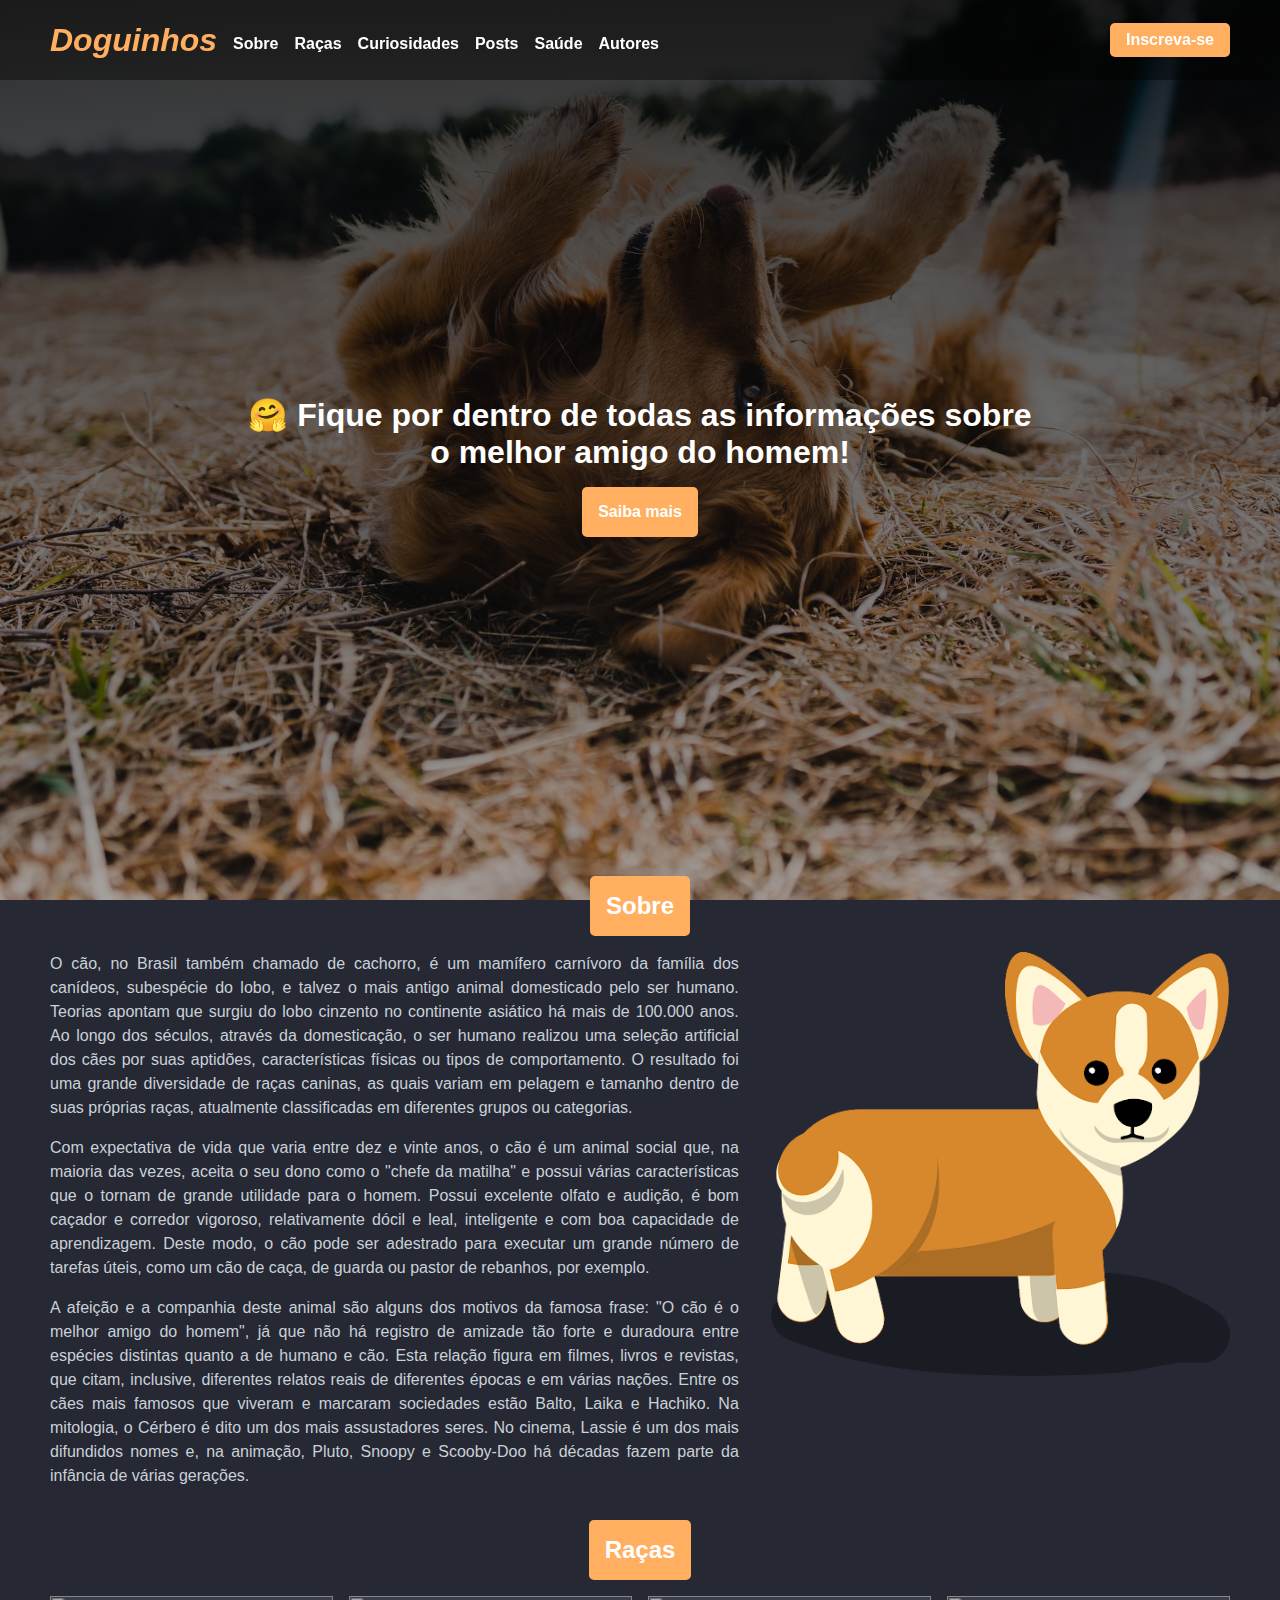
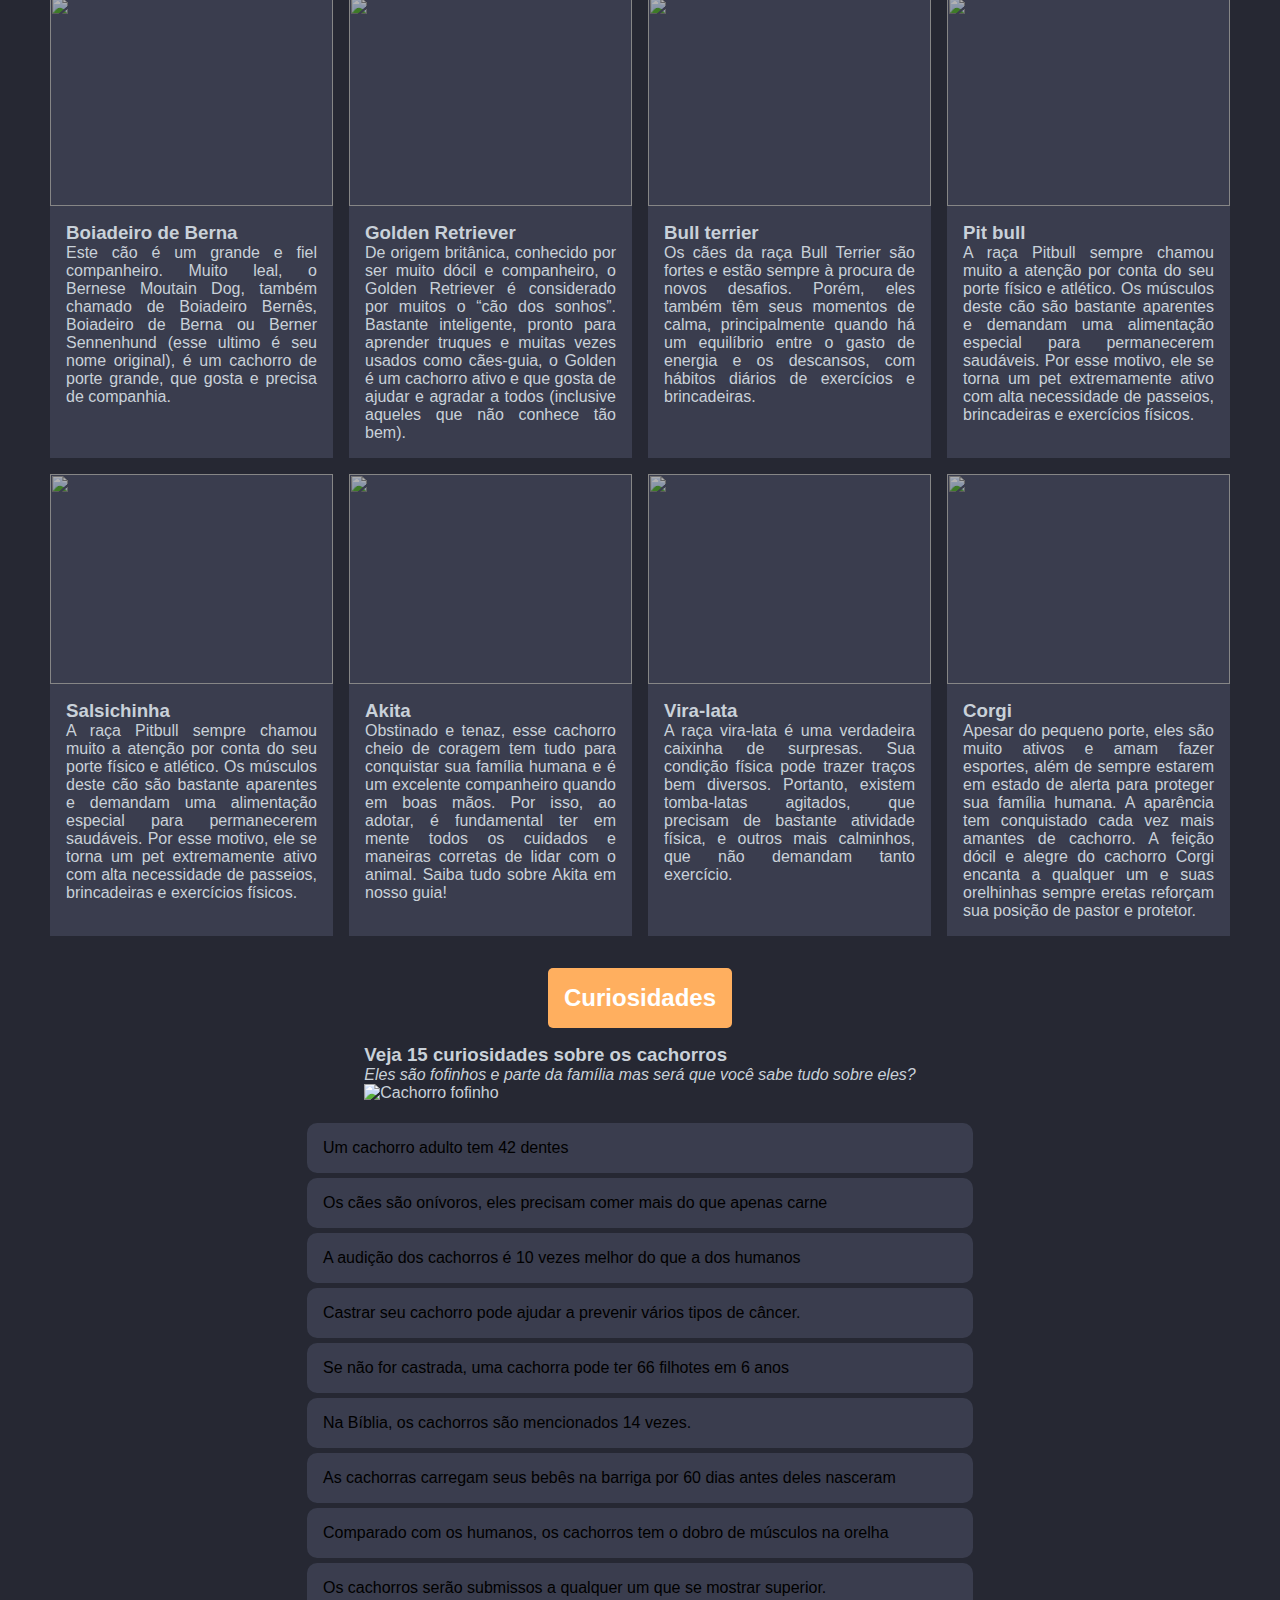
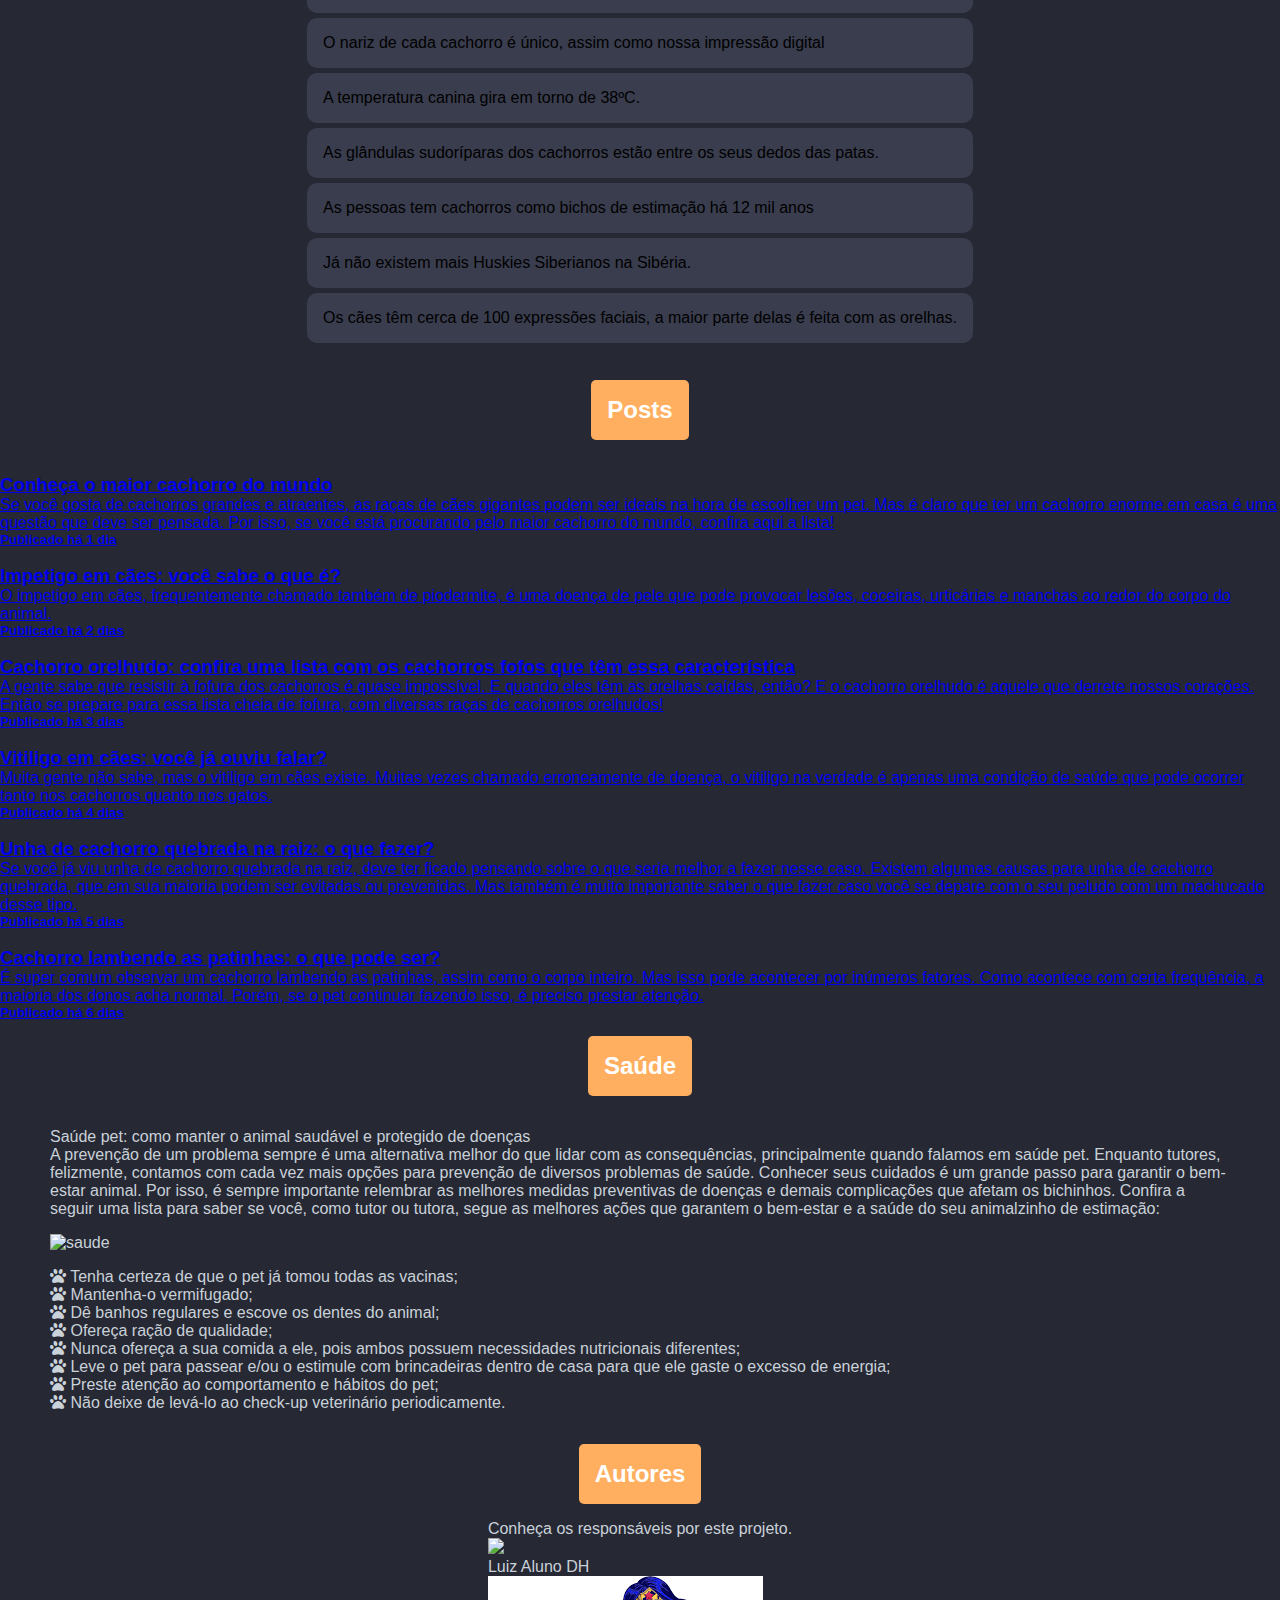
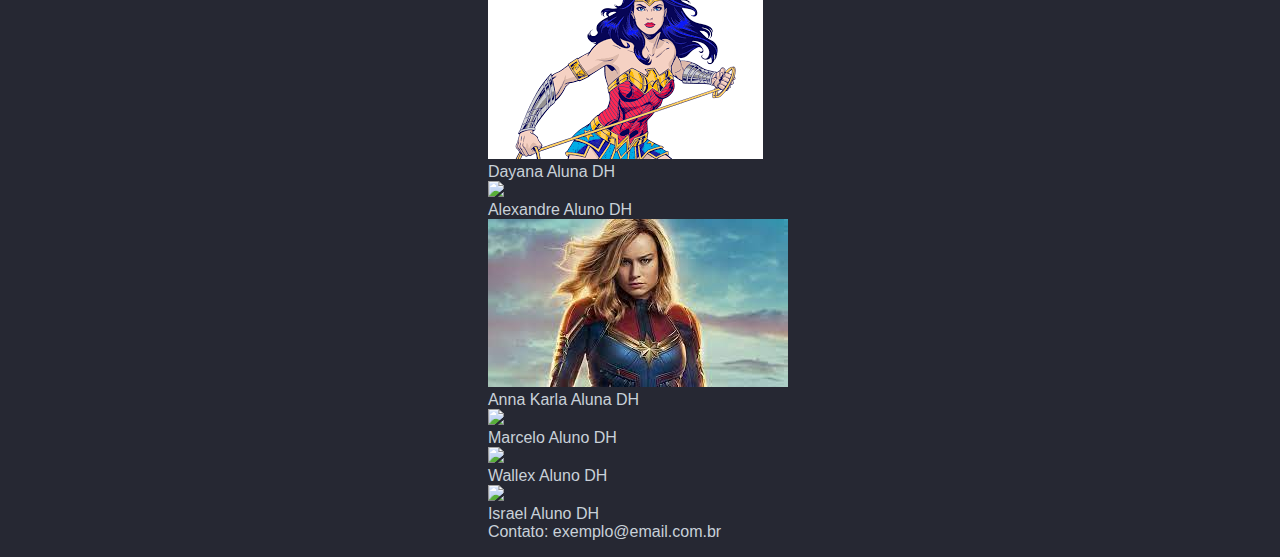
==== commit ef6aecc0: "Merge 9a704105e0c7c2192c361e6e39eeb5d5234d8a4d into 8625b7696c82b97ec278732c3df8024cfffe3386" ====
--- a/index.html
+++ b/index.html
@@ -1,311 +1,602 @@
-<!DOCTYPE html>
-<html lang="en">
-  <head>
-    <meta charset="UTF-8" />
-    <meta http-equiv="X-UA-Compatible" content="IE=edge" />
-    <meta name="viewport" content="width=device-width, initial-scale=1.0" />
-    <link rel="stylesheet" href="./css/global.css" />
-    <link rel="stylesheet" href="./css/header.css" />
-    <link rel="stylesheet" href="./css/racas.css" />
-    <link rel="stylesheet" href="./css/banner.css" />
-    <link rel="stylesheet" href="./css/sobre.css" />
-    <link rel="stylesheet" href="./css/curiosidades.css" />
-    <link rel="shortcut icon" href="./img/favicon.png" />
-
-    <link rel="stylesheet" href="https://maxcdn.bootstrapcdn.com/bootstrap/3.4.1/css/bootstrap.min.css">
-    <script src="https://ajax.googleapis.com/ajax/libs/jquery/3.5.1/jquery.min.js"></script>
-    <script src="https://maxcdn.bootstrapcdn.com/bootstrap/3.4.1/js/bootstrap.min.js"></script>
-   
-    <title>Doguinhos</title>
-  </head>
-
-  <body>
-    
-   <header>
-      <div>
-        <div id="navigation">
-          <h1>Doguinhos</h1>
-          <nav>
-            <a href="./index.html#sobre">Sobre</a>
-            <a href="./index.html#racas">Raças</a>
-            <a href="./index.html#curiosidades">Curiosidades</a>
-            <a href="./index.html#posts">Posts</a>
-            <a href="./index.html#saude">Saúde</a>
-            <a href="./index.html#autores">Autores</a>
-          </nav>
-        </div>
-        <a href="./form.html" target="" id="subscribe">Login</a>
-      </div>
-    </header>
-    <main>
-      <section id="banner">
-        <div id="banner-infos">
-          <h3>
-            🤗 Fique por dentro de todas as informações sobre o melhor amigo do
-            homem!
-          </h3>
-          <a href="#sobre">Saiba mais</a>
-        </div>
-      </section>
-
-      <!-- sobre -->
-      <section id="sobre" class="secao">
-        <h2>Sobre</h2>
-        <section class="sobre">
-          <div class="texto">
-            <p>
-              O cão, no Brasil também chamado de cachorro, é um mamífero
-              carnívoro da família dos canídeos, subespécie do lobo, e talvez o
-              mais antigo animal domesticado pelo ser humano. Teorias apontam
-              que surgiu do lobo cinzento no continente asiático há mais de
-              100.000 anos. Ao longo dos séculos, através da domesticação, o ser
-              humano realizou uma seleção artificial dos cães por suas aptidões,
-              características físicas ou tipos de comportamento. O resultado foi
-              uma grande diversidade de raças caninas, as quais variam em
-              pelagem e tamanho dentro de suas próprias raças, atualmente
-              classificadas em diferentes grupos ou categorias.
-            </p>
-            <p>
-              Com expectativa de vida que varia entre dez e vinte anos, o cão é
-              um animal social que, na maioria das vezes, aceita o seu dono como
-              o "chefe da matilha" e possui várias características que o tornam
-              de grande utilidade para o homem. Possui excelente olfato e
-              audição, é bom caçador e corredor vigoroso, relativamente dócil e
-              leal, inteligente e com boa capacidade de aprendizagem. Deste
-              modo, o cão pode ser adestrado para executar um grande número de
-              tarefas úteis, como um cão de caça, de guarda ou pastor de
-              rebanhos, por exemplo.
-            </p>
-            <p>
-              A afeição e a companhia deste animal são alguns dos motivos da
-              famosa frase: "O cão é o melhor amigo do homem", já que não há
-              registro de amizade tão forte e duradoura entre espécies distintas
-              quanto a de humano e cão. Esta relação figura em filmes, livros e
-              revistas, que citam, inclusive, diferentes relatos reais de
-              diferentes épocas e em várias nações. Entre os cães mais famosos
-              que viveram e marcaram sociedades estão Balto, Laika e Hachiko. Na
-              mitologia, o Cérbero é dito um dos mais assustadores seres. No
-              cinema, Lassie é um dos mais difundidos nomes e, na animação,
-              Pluto, Snoopy e Scooby-Doo há décadas fazem parte da infância de
-              várias gerações.
-            </p>
-          </div>
-          <img src="./img/dog.png" alt="" />
-        </section>
-      </section>
-
-      <!-- raças de cães -->
-      <section id="racas" class="secao">
-        <h2>Raças</h2>
-        <section class="racas-grid">
-          <section class="raca-card">
-            <div class="img-wrapper">
-              <img src="./img/racas/boiadeiro-de-berna.jpg" alt="" />
-            </div>
-            <div class="informations">
-              <h3>Boiadeiro de Berna</h3>
-              <p>
-                Este cão é um grande e fiel companheiro. Muito leal, o Bernese
-                Moutain Dog, também chamado de Boiadeiro Bernês, Boiadeiro de
-                Berna ou Berner Sennenhund (esse ultimo é seu nome original), é
-                um cachorro de porte grande, que gosta e precisa de companhia.
-              </p>
-            </div>
-          </section>
-          <section class="raca-card">
-            <div class="img-wrapper">
-              <img src="./img/racas/golden.jpg" alt="" />
-            </div>
-            <div class="informations">
-              <h3>Golden Retriever</h3>
-              <p>
-                De origem britânica, conhecido por ser muito dócil e
-                companheiro, o Golden Retriever é considerado por muitos o “cão
-                dos sonhos”. Bastante inteligente, pronto para aprender truques
-                e muitas vezes usados como cães-guia, o Golden é um cachorro
-                ativo e que gosta de ajudar e agradar a todos (inclusive aqueles
-                que não conhece tão bem).
-              </p>
-            </div>
-          </section>
-          <section class="raca-card">
-            <div class="img-wrapper">
-              <img src="./img/racas/bullterrier.jpg" alt="" />
-            </div>
-            <div class="informations">
-              <h3>Bull terrier</h3>
-              <p>
-                Os cães da raça Bull Terrier são fortes e estão sempre à procura
-                de novos desafios. Porém, eles também têm seus momentos de
-                calma, principalmente quando há um equilíbrio entre o gasto de
-                energia e os descansos, com hábitos diários de exercícios e
-                brincadeiras.
-              </p>
-            </div>
-          </section>
-          <section class="raca-card">
-            <div class="img-wrapper">
-              <img src="./img/racas/pitbull2.jpg" alt="" />
-            </div>
-            <div class="informations">
-              <h3>Pit bull</h3>
-              <p>
-                A raça Pitbull sempre chamou muito a atenção por conta do seu
-                porte físico e atlético. Os músculos deste cão são bastante
-                aparentes e demandam uma alimentação especial para permanecerem
-                saudáveis. Por esse motivo, ele se torna um pet extremamente
-                ativo com alta necessidade de passeios, brincadeiras e
-                exercícios físicos.
-              </p>
-            </div>
-          </section>
-          <section class="raca-card">
-            <div class="img-wrapper">
-              <img src="./img/racas/dachshund.jpg" alt="" />
-            </div>
-            <div class="informations">
-              <h3>Salsichinha</h3>
-              <p>
-                A raça Pitbull sempre chamou muito a atenção por conta do seu
-                porte físico e atlético. Os músculos deste cão são bastante
-                aparentes e demandam uma alimentação especial para permanecerem
-                saudáveis. Por esse motivo, ele se torna um pet extremamente
-                ativo com alta necessidade de passeios, brincadeiras e
-                exercícios físicos.
-              </p>
-            </div>
-          </section>
-          <section class="raca-card">
-            <div class="img-wrapper">
-              <img src="./img/racas/akita.jpg" alt="" />
-            </div>
-            <div class="informations">
-              <h3>Akita</h3>
-              <p>
-                Obstinado e tenaz, esse cachorro cheio de coragem tem tudo para
-                conquistar sua família humana e é um excelente companheiro
-                quando em boas mãos. Por isso, ao adotar, é fundamental ter em
-                mente todos os cuidados e maneiras corretas de lidar com o
-                animal. Saiba tudo sobre Akita em nosso guia!
-              </p>
-            </div>
-          </section>
-          <section class="raca-card">
-            <div class="img-wrapper">
-              <img src="./img/racas/viralata.jpg" alt="" />
-            </div>
-            <div class="informations">
-              <h3>Vira-lata</h3>
-              <p>
-                A raça vira-lata é uma verdadeira caixinha de surpresas. Sua
-                condição física pode trazer traços bem diversos. Portanto,
-                existem tomba-latas agitados, que precisam de bastante atividade
-                física, e outros mais calminhos, que não demandam tanto
-                exercício.
-              </p>
-            </div>
-          </section>
-          <section class="raca-card">
-            <div class="img-wrapper">
-              <img src="./img/racas/corgi.jpg" alt="" />
-            </div>
-            <div class="informations">
-              <h3>Corgi</h3>
-              <p>
-                Apesar do pequeno porte, eles são muito ativos e amam fazer
-                esportes, além de sempre estarem em estado de alerta para
-                proteger sua família humana. A aparência tem conquistado cada
-                vez mais amantes de cachorro. A feição dócil e alegre do
-                cachorro Corgi encanta a qualquer um e suas orelhinhas sempre
-                eretas reforçam sua posição de pastor e protetor.
-              </p>
-            </div>
-          </section>
-        </section>
-      </section>
-
-      <!-- curiosidades -->
-      <section id="curiosidades" class="secao">
-        <h2>Curiosidades</h2>
-      </section>      
-      <div id="myCarousel" class="carousel slide" data-ride="carousel">
-        <!-- Indicators -->
-        <ol class="carousel-indicators">
-          <li data-target="#myCarousel" data-slide-to="0" class="active"></li>
-          <li data-target="#myCarousel" data-slide-to="1"></li>
-          <li data-target="#myCarousel" data-slide-to="2"></li>
-          <li data-target="#myCarousel" data-slide-to="3"></li>
-          <li data-target="#myCarousel" data-slide-to="4"></li>
-          <li data-target="#myCarousel" data-slide-to="5"></li>
-          <li data-target="#myCarousel" data-slide-to="6"></li>
-          <li data-target="#myCarousel" data-slide-to="7"></li>
-         </ol>
-      
-        <!-- Wrapper for slides -->
-        <div class="carousel-inner">
-          <div class="item active">
-            <img witdh = 100% src="https://www.infoescola.com/wp-content/uploads/2018/03/c%C3%A3es-diversos_476606794.jpg" alt="Los Angeles">
-          </div>
-       
-       <div>
-         
-       </div> 
-        <div class="item">
-            <li><h4>Um cachorro adulto tem 42 dentes.</h4></li>
-           <img src="http://www.sitecao.com/wp-content/uploads/2018/02/Dog-smile-vitalmag5-740x500.png" alt="">
-          </div>
-
-          <div class="item">
-            <li><h4>Em média um cão pode correr até 30km/h. A raça mais rápida do mundo é o Whippet.</h4></li>
-            <img width = 100% src="https://www.clubeparacachorros.com.br/wp-content/uploads/2015/11/caes-velozes-galgo.jpg" alt="">
-          </div>
-
-          <div class="item">
-            <li><h4>Cães também sofrem de depressão.</h4></li>
-            <img width= 100% src="https://i0.statig.com.br/bancodeimagens/ev/yz/id/evyzidy74jimxrcq1ooe6beyr.jpg" alt="">
-          </div>
-
-          <div class="item">
-            <li><h4>O nariz de cada cachorro é único, assim como nossa impressão digital.</h4></li>
-            <img width = 100% src=" https://i0.wp.com/www.petessence.com.br/wp-content/uploads/2018/06/focinho.jpg?fit=652%2C408" alt="">     
-          </div>
-      
-          <div class="item">
-            <li><h4>O Chihuahua é considerado a menor raça de cães do mundo.</h4></li>
-            <img width = 100% src="https://www.petlove.com.br/dicas/wp-content/uploads/2020/08/chihuahua-doen%C3%A7as-1280x720.jpg" alt="">
-          </div>
-
-          <div class="item">
-            <li><h4>O Dogue Alemão é considerado o maior cachorro do mundo, podendo chegar a 80 centímetros de altura.</h4></li>
-            <img width = 100% src="https://www.petlove.com.br/dicas/wp-content/uploads/2020/01/Dogue_alemao.jpg" alt="">
-          </div>
-       
-        <div class="item">
-          <li><h4>Os cães têm cerca de 100 expressões faciais, a maior parte delas é feita com as orelhas.</h4></li>
-          <img width = 100% src="https://www.noticiasmagazine.pt/files/2017/10/shutterstock_22950637-960x566_c.jpg" alt="">
-        </div>
-         
-      </div>
-
-        <!-- Left and right controls -->
-        <a class="left carousel-control" href="#myCarousel" data-slide="prev">
-          <span class="glyphicon glyphicon-chevron-left"></span>
-          <span class="sr-only">Previous</span>
-        </a>
-        <a class="right carousel-control" href="#myCarousel" data-slide="next">
-          <span class="glyphicon glyphicon-chevron-right"></span>
-          <span class="sr-only">Next</span>
-        </a>
-      </div>
-
-      <!-- posts -->
-      <section id="posts" class="secao"><h2>Posts</h2></section>
-
-      <!-- saúde -->
-      <section id="saude" class="secao"><h2>Saúde</h2></section>
-
-      <!-- autores -->
-      <section id="autores" class="secao"><h2>Autores</h2></section>
-    </main>
-  </body>
-</html>
+<!DOCTYPE html>
+<html lang="en">
+
+<head>
+  <meta charset="UTF-8" />
+  <meta http-equiv="X-UA-Compatible" content="IE=edge" />
+  <meta name="viewport" content="width=device-width, initial-scale=1.0" />
+  <link rel="stylesheet" href="https://stackpath.bootstrapcdn.com/bootstrap/4.1.3/css/bootstrap.min.css"
+    integrity="sha384-MCw98/SFnGE8fJT3GXwEOngsV7Zt27NXFoaoApmYm81iuXoPkFOJwJ8ERdknLPMO" crossorigin="anonymous" />
+  <link rel="stylesheet" href="https://cdnjs.cloudflare.com/ajax/libs/font-awesome/5.15.4/css/all.min.css"
+    integrity="sha512-1ycn6IcaQQ40/MKBW2W4Rhis/DbILU74C1vSrLJxCq57o941Ym01SwNsOMqvEBFlcgUa6xLiPY/NS5R+E6ztJQ=="
+    crossorigin="anonymous" referrerpolicy="no-referrer" />
+  <link rel="stylesheet" href="./css/global.css" />
+  <link rel="stylesheet" href="./css/header.css" />
+  <link rel="stylesheet" href="./css/sobre.css" />
+  <link rel="stylesheet" href="./css/banner.css" />
+  <link rel="stylesheet" href="./css/racas.css" />
+  <link rel="stylesheet" href="./css/posts.css" />
+  <link rel="stylesheet" href="./css/banner.css" />
+  <link rel="stylesheet" href="./css/saude.css" />
+  <link rel="stylesheet" href="./css/pessoa.css" />
+  <link rel="stylesheet" href="./css/curiosidades.css" />
+
+  <title>Doguinhos</title>
+</head>
+
+<body>
+  <header>
+    <div>
+      <div id="navigation">
+        <h1>Doguinhos</h1>
+        <nav>
+          <a href="index.html#sobre">Sobre</a>
+          <a href="index.html#racas">Raças</a>
+          <a href="index.html#curiosidades">Curiosidades</a>
+          <a href="index.html#posts">Posts</a>
+          <a href="index.html#saude">Saúde</a>
+          <a href="index.html#autores">Autores</a>
+        </nav>
+      </div>
+      <a href="form.html" id="subscribe">Inscreva-se</a>
+    </div>
+  </header>
+  <main>
+    <section id="banner">
+      <div id="banner-infos">
+        <h3>
+          🤗 Fique por dentro de todas as informações sobre o melhor amigo do
+          homem!
+        </h3>
+        <a href="#sobre">Saiba mais</a>
+      </div>
+    </section>
+
+    <!-- sobre -->
+    <section id="sobre" class="secao">
+      <h2>Sobre</h2>
+      <section class="sobre">
+        <div class="texto">
+          <p>
+            O cão, no Brasil também chamado de cachorro, é um mamífero
+            carnívoro da família dos canídeos, subespécie do lobo, e talvez o
+            mais antigo animal domesticado pelo ser humano. Teorias apontam
+            que surgiu do lobo cinzento no continente asiático há mais de
+            100.000 anos. Ao longo dos séculos, através da domesticação, o ser
+            humano realizou uma seleção artificial dos cães por suas aptidões,
+            características físicas ou tipos de comportamento. O resultado foi
+            uma grande diversidade de raças caninas, as quais variam em
+            pelagem e tamanho dentro de suas próprias raças, atualmente
+            classificadas em diferentes grupos ou categorias.
+          </p>
+          <p>
+            Com expectativa de vida que varia entre dez e vinte anos, o cão é
+            um animal social que, na maioria das vezes, aceita o seu dono como
+            o "chefe da matilha" e possui várias características que o tornam
+            de grande utilidade para o homem. Possui excelente olfato e
+            audição, é bom caçador e corredor vigoroso, relativamente dócil e
+            leal, inteligente e com boa capacidade de aprendizagem. Deste
+            modo, o cão pode ser adestrado para executar um grande número de
+            tarefas úteis, como um cão de caça, de guarda ou pastor de
+            rebanhos, por exemplo.
+          </p>
+          <p>
+            A afeição e a companhia deste animal são alguns dos motivos da
+            famosa frase: "O cão é o melhor amigo do homem", já que não há
+            registro de amizade tão forte e duradoura entre espécies distintas
+            quanto a de humano e cão. Esta relação figura em filmes, livros e
+            revistas, que citam, inclusive, diferentes relatos reais de
+            diferentes épocas e em várias nações. Entre os cães mais famosos
+            que viveram e marcaram sociedades estão Balto, Laika e Hachiko. Na
+            mitologia, o Cérbero é dito um dos mais assustadores seres. No
+            cinema, Lassie é um dos mais difundidos nomes e, na animação,
+            Pluto, Snoopy e Scooby-Doo há décadas fazem parte da infância de
+            várias gerações.
+          </p>
+        </div>
+        <img src="./img/dog.png" alt="" />
+      </section>
+    </section>
+
+    <!-- raças de cães -->
+    <section id="racas" class="secao">
+      <h2>Raças</h2>
+      <section class="racas-grid">
+        <section class="raca-card">
+          <div class="img-wrapper">
+            <img src="./img/racas/boiadeiro-de-berna.jpg" alt="" />
+          </div>
+          <div class="informations">
+            <h3>Boiadeiro de Berna</h3>
+            <p>
+              Este cão é um grande e fiel companheiro. Muito leal, o Bernese
+              Moutain Dog, também chamado de Boiadeiro Bernês, Boiadeiro de
+              Berna ou Berner Sennenhund (esse ultimo é seu nome original), é
+              um cachorro de porte grande, que gosta e precisa de companhia.
+            </p>
+          </div>
+        </section>
+        <section class="raca-card">
+          <div class="img-wrapper">
+            <img src="./img/racas/golden.jpg" alt="" />
+          </div>
+          <div class="informations">
+            <h3>Golden Retriever</h3>
+            <p>
+              De origem britânica, conhecido por ser muito dócil e
+              companheiro, o Golden Retriever é considerado por muitos o “cão
+              dos sonhos”. Bastante inteligente, pronto para aprender truques
+              e muitas vezes usados como cães-guia, o Golden é um cachorro
+              ativo e que gosta de ajudar e agradar a todos (inclusive aqueles
+              que não conhece tão bem).
+            </p>
+          </div>
+        </section>
+        <section class="raca-card">
+          <div class="img-wrapper">
+            <img src="./img/racas/bullterrier.jpg" alt="" />
+          </div>
+          <div class="informations">
+            <h3>Bull terrier</h3>
+            <p>
+              Os cães da raça Bull Terrier são fortes e estão sempre à procura
+              de novos desafios. Porém, eles também têm seus momentos de
+              calma, principalmente quando há um equilíbrio entre o gasto de
+              energia e os descansos, com hábitos diários de exercícios e
+              brincadeiras.
+            </p>
+          </div>
+        </section>
+        <section class="raca-card">
+          <div class="img-wrapper">
+            <img src="./img/racas/pitbull2.jpg" alt="" />
+          </div>
+          <div class="informations">
+            <h3>Pit bull</h3>
+            <p>
+              A raça Pitbull sempre chamou muito a atenção por conta do seu
+              porte físico e atlético. Os músculos deste cão são bastante
+              aparentes e demandam uma alimentação especial para permanecerem
+              saudáveis. Por esse motivo, ele se torna um pet extremamente
+              ativo com alta necessidade de passeios, brincadeiras e
+              exercícios físicos.
+            </p>
+          </div>
+        </section>
+        <section class="raca-card">
+          <div class="img-wrapper">
+            <img src="./img/racas/dachshund.jpg" alt="" />
+          </div>
+          <div class="informations">
+            <h3>Salsichinha</h3>
+            <p>
+              A raça Pitbull sempre chamou muito a atenção por conta do seu
+              porte físico e atlético. Os músculos deste cão são bastante
+              aparentes e demandam uma alimentação especial para permanecerem
+              saudáveis. Por esse motivo, ele se torna um pet extremamente
+              ativo com alta necessidade de passeios, brincadeiras e
+              exercícios físicos.
+            </p>
+          </div>
+        </section>
+        <section class="raca-card">
+          <div class="img-wrapper">
+            <img src="./img/racas/akita.jpg" alt="" />
+          </div>
+          <div class="informations">
+            <h3>Akita</h3>
+            <p>
+              Obstinado e tenaz, esse cachorro cheio de coragem tem tudo para
+              conquistar sua família humana e é um excelente companheiro
+              quando em boas mãos. Por isso, ao adotar, é fundamental ter em
+              mente todos os cuidados e maneiras corretas de lidar com o
+              animal. Saiba tudo sobre Akita em nosso guia!
+            </p>
+          </div>
+        </section>
+        <section class="raca-card">
+          <div class="img-wrapper">
+            <img src="./img/racas/viralata.jpg" alt="" />
+          </div>
+          <div class="informations">
+            <h3>Vira-lata</h3>
+            <p>
+              A raça vira-lata é uma verdadeira caixinha de surpresas. Sua
+              condição física pode trazer traços bem diversos. Portanto,
+              existem tomba-latas agitados, que precisam de bastante atividade
+              física, e outros mais calminhos, que não demandam tanto
+              exercício.
+            </p>
+          </div>
+        </section>
+        <section class="raca-card">
+          <div class="img-wrapper">
+            <img src="./img/racas/corgi.jpg" alt="" />
+          </div>
+          <div class="informations">
+            <h3>Corgi</h3>
+            <p>
+              Apesar do pequeno porte, eles são muito ativos e amam fazer
+              esportes, além de sempre estarem em estado de alerta para
+              proteger sua família humana. A aparência tem conquistado cada
+              vez mais amantes de cachorro. A feição dócil e alegre do
+              cachorro Corgi encanta a qualquer um e suas orelhinhas sempre
+              eretas reforçam sua posição de pastor e protetor.
+            </p>
+          </div>
+        </section>
+      </section>
+    </section>
+
+    <!-- curiosidades -->
+    <section id="curiosidades" class="secao">
+      <h2>Curiosidades</h2>
+      <section class="curiosidades-titulo">
+        <h3>Veja 15 curiosidades sobre os cachorros</h3>
+
+        <cite>
+          Eles são fofinhos e parte da família mas será que você sabe tudo
+          sobre eles?
+        </cite>
+
+        <div class="divisao"></div>
+        <!-- linha acima da imagem -->
+
+        <img src="./img/fofinho.jpg" alt="Cachorro fofinho" />
+
+        <div class="divisao"></div>
+        <!-- linha abaixo da imagem -->
+      </section>
+
+      <section class="gridcuriosidade">
+        <ol>
+          <li>Um cachorro adulto tem 42 dentes</li>
+
+          <li>
+            Os cães são onívoros, eles precisam comer mais do que apenas carne
+          </li>
+
+          <li>
+            A audição dos cachorros é 10 vezes melhor do que a dos humanos
+          </li>
+          <li>
+            Castrar seu cachorro pode ajudar a prevenir vários tipos de
+            câncer.
+          </li>
+          <li>
+            Se não for castrada, uma cachorra pode ter 66 filhotes em 6 anos
+          </li>
+          <li>Na Bíblia, os cachorros são mencionados 14 vezes.</li>
+          <li>
+            As cachorras carregam seus bebês na barriga por 60 dias antes
+            deles nasceram
+          </li>
+          <li>
+            Comparado com os humanos, os cachorros tem o dobro de músculos na
+            orelha
+          </li>
+          <li>
+            Os cachorros serão submissos a qualquer um que se mostrar
+            superior.
+          </li>
+          <li>
+            O nariz de cada cachorro é único, assim como nossa impressão
+            digital
+          </li>
+          <li>A temperatura canina gira em torno de 38ºC.</li>
+          <li>
+            As glândulas sudoríparas dos cachorros estão entre os seus dedos
+            das patas.
+          </li>
+          <li>
+            As pessoas tem cachorros como bichos de estimação há 12 mil anos
+          </li>
+          <li>Já não existem mais Huskies Siberianos na Sibéria.</li>
+          <li>
+            Os cães têm cerca de 100 expressões faciais, a maior parte delas é
+            feita com as orelhas.
+          </li>
+        </ol>
+      </section>
+    </section>
+
+    <!-- posts -->
+    <section id="posts" class="secao">
+      <h2>Posts</h2>
+    </section>
+    <section>
+      <section class="posts-grid">
+        <section class="post-card">
+          <a target="_blank" href="https://blog.cobasi.com.br/maior-cachorro-do-mundo-2/">
+            <div class="img-wrapper">
+              <img src="./img/posts/post1.jpg" alt="" />
+            </div>
+            <div class="informations">
+              <h3>Conheça o maior cachorro do mundo</h3>
+              <p>
+                Se você gosta de cachorros grandes e atraentes, as raças de
+                cães gigantes podem ser ideais na hora de escolher um pet. Mas
+                é claro que ter um cachorro enorme em casa é uma questão que
+                deve ser pensada. Por isso, se você está procurando pelo maior
+                cachorro do mundo, confira aqui a lista!
+              </p>
+              <h5>Publicado há 1 dia</h5>
+            </div>
+          </a>
+        </section>
+
+        <section class="post-card">
+          <a target="_blank" href="https://blog.cobasi.com.br/impetigo-em-caes/">
+            <div class="img-wrapper">
+              <img src="./img/posts/post2.png" alt="" />
+            </div>
+            <div class="informations">
+              <h3>Impetigo em cães: você sabe o que é?</h3>
+              <p>
+                O impetigo em cães, frequentemente chamado também de
+                piodermite, é uma doença de pele que pode provocar lesões,
+                coceiras, urticárias e manchas ao redor do corpo do animal.
+              </p>
+              <h5>Publicado há 2 dias</h5>
+            </div>
+          </a>
+        </section>
+
+        <section class="post-card">
+          <a target="_blank" href="https://blog.cobasi.com.br/cachorro-orelhudo/">
+            <div class="img-wrapper">
+              <img src="./img/posts/post3.jpg" alt="" />
+            </div>
+            <div class="informations">
+              <h3>
+                Cachorro orelhudo: confira uma lista com os cachorros fofos
+                que têm essa característica
+              </h3>
+              <p>
+                A gente sabe que resistir à fofura dos cachorros é quase
+                impossível. E quando eles têm as orelhas caídas, então? E o
+                cachorro orelhudo é aquele que derrete nossos corações. Então
+                se prepare para essa lista cheia de fofura, com diversas raças
+                de cachorros orelhudos!
+              </p>
+              <h5>Publicado há 3 dias</h5>
+            </div>
+          </a>
+        </section>
+
+        <section class="post-card">
+          <a target="_blank" href="https://blog.cobasi.com.br/vitiligo-em-caes/">
+            <div class="img-wrapper">
+              <img src="./img/posts/post4.png" alt="" />
+            </div>
+            <div class="informations">
+              <h3>Vitiligo em cães: você já ouviu falar?</h3>
+              <p>
+                Muita gente não sabe, mas o vitiligo em cães existe. Muitas
+                vezes chamado erroneamente de doença, o vitiligo na verdade é
+                apenas uma condição de saúde que pode ocorrer tanto nos
+                cachorros quanto nos gatos.
+              </p>
+              <h5>Publicado há 4 dias</h5>
+            </div>
+          </a>
+        </section>
+
+        <section class="post-card">
+          <a target="_blank" href="https://blog.cobasi.com.br/unha-de-cachorro-quebrada-na-raiz/">
+            <div class="img-wrapper">
+              <img src="./img/posts/post5.png" alt="" />
+            </div>
+            <div class="informations">
+              <h3>Unha de cachorro quebrada na raiz: o que fazer?</h3>
+              <p>
+                Se você já viu unha de cachorro quebrada na raiz, deve ter
+                ficado pensando sobre o que seria melhor a fazer nesse caso.
+                Existem algumas causas para unha de cachorro quebrada, que em
+                sua maioria podem ser evitadas ou prevenidas. Mas também é
+                muito importante saber o que fazer caso você se depare com o
+                seu peludo com um machucado desse tipo.
+              </p>
+              <h5>Publicado há 5 dias</h5>
+            </div>
+          </a>
+        </section>
+
+        <section class="post-card">
+          <a target="_blank" href="https://blog.cobasi.com.br/cachorro-lambendo-as-patinhas/">
+            <div class="img-wrapper">
+              <img src="./img/posts/post6.jpg" alt="" />
+            </div>
+            <div class="informations">
+              <h3>Cachorro lambendo as patinhas: o que pode ser?</h3>
+              <p>
+                É super comum observar um cachorro lambendo as patinhas, assim
+                como o corpo inteiro. Mas isso pode acontecer por inúmeros
+                fatores. Como acontece com certa frequência, a maioria dos
+                donos acha normal. Porém, se o pet continuar fazendo isso, é
+                preciso prestar atenção.
+              </p>
+              <h5>Publicado há 6 dias</h5>
+            </div>
+          </a>
+        </section>
+      </section>
+    </section>
+
+    <!-- saúde -->
+    <section id="saude" class="secao">
+      <h2>Saúde</h2>
+    </section>
+
+    <div class="containersaude">
+      <div class="row">
+        <div class="col-md-12 col-lg-4">
+          <p class="font-weight-bold text-justify">
+            Saúde pet: como manter o animal saudável e protegido de doenças
+          </p>
+          <p class="text-justify">
+            A prevenção de um problema sempre é uma alternativa melhor do que
+            lidar com as consequências, principalmente quando falamos em saúde
+            pet. Enquanto tutores, felizmente, contamos com cada vez mais
+            opções para prevenção de diversos problemas de saúde. Conhecer
+            seus cuidados é um grande passo para garantir o bem-estar animal.
+            Por isso, é sempre importante relembrar as melhores medidas
+            preventivas de doenças e demais complicações que afetam os
+            bichinhos. Confira a seguir uma lista para saber se você, como
+            tutor ou tutora, segue as melhores ações que garantem o bem-estar
+            e a saúde do seu animalzinho de estimação:
+          </p>
+        </div>
+
+        <div class="col-md-12 col-lg-4">
+          <img src="./img/saude/saude.jpg" class="img-fluid rounded mx-auto d-block" alt="saude" />
+        </div>
+
+        <div class="dicas col-md-12 col-lg-4">
+          <p>
+            <i class="fas fa-paw"></i>
+            Tenha certeza de que o pet já tomou todas as vacinas;
+          </p>
+          <p>
+            <i class="fas fa-paw"></i>
+            Mantenha-o vermifugado;
+          </p>
+          <p>
+            <i class="fas fa-paw"></i>
+            Dê banhos regulares e escove os dentes do animal;
+          </p>
+          <p>
+            <i class="fas fa-paw"></i>
+            Ofereça ração de qualidade;
+          </p>
+          <p>
+            <i class="fas fa-paw"></i>
+            Nunca ofereça a sua comida a ele, pois ambos possuem necessidades
+            nutricionais diferentes;
+          </p>
+          <p>
+            <i class="fas fa-paw"></i>
+            Leve o pet para passear e/ou o estimule com brincadeiras dentro de
+            casa para que ele gaste o excesso de energia;
+          </p>
+          <p>
+            <i class="fas fa-paw"></i>
+            Preste atenção ao comportamento e hábitos do pet;
+          </p>
+          <p>
+            <i class="fas fa-paw"></i>
+            Não deixe de levá-lo ao check-up veterinário periodicamente.
+          </p>
+        </div>
+      </div>
+    </div>
+
+    <!-- autores -->
+    <section id="autores" class="secao">
+      <h2>Autores</h2>
+      <!-- estilização pessoas -->
+      <link href="../css/pessoa-funcao.css" rel="stylesheet" />
+      <link href="../css/pessoa-imagem.css" rel="stylesheet" />
+      <link href="../css/pessoa-nome.css" rel="stylesheet" />
+      <link href="../css/pessoas.css" rel="stylesheet" />
+      <link href="../css/pessoa.css" rel="stylesheet" />
+
+      <!-- estilização rodape -->
+      <link href="../css/rodape.css" rel="stylesheet" />
+
+      <!-- quem somos -->
+      <section class="quem-somos">
+        <h3 class="quem-somos__titulo"></h3>
+
+        <p class="quem-somos__descricao">
+          Conheça os responsáveis por este projeto.
+        </p>
+
+        <div class="pessoas">
+
+
+
+          <div class="pessoa">
+            <a href="https://www.linkedin.com/in/luiz-henrique7/" target="_blank">
+              <div class="pessoa_img_conteiner">
+                <img src="img/autores/luiz.jpg" class="pessoa_imagem pessoa_imagem--luiz" />
+              </div>
+            </a>
+            <span class="pessoa__nome">Luiz</span>
+            <span class="pessoa__funcao">Aluno DH</span>
+          </div>
+
+
+          <div class="pessoa">
+            <a href="https://github.com/DayanaMiranda"target="_blank">
+            <div class="pessoa_img_conteiner">
+              <img src="img/autores/dayana.png" class="pessoa_imagem pessoa_imagem--luiz" />
+            </div>
+          </a>
+
+            <span class="pessoa__nome">Dayana</span>
+            <span class="pessoa__funcao">Aluna DH</span>            
+          </div>
+        
+
+
+          <div class="pessoa">
+            <a href="https://www.linkedin.com/in/alexandre-sb/"target="_blank">
+            <div class="pessoa_img_conteiner">
+              <img src="img/autores/alexandre.png" class="pessoa_imagem pessoa_imagem--luiz" />
+            </div>
+          </a>
+            <span class="pessoa__nome">Alexandre</span>
+            <span class="pessoa__funcao">Aluno DH</span>
+            
+          </div>
+
+          <div class="pessoa">
+            <a href="https://www.linkedin.com/in/anna-karla-américo-damasco-609904158
+"target="_blank">
+            <div class="pessoa_img_conteiner">
+              <img src="img/autores/anna.jpg" class="pessoa_imagem pessoa_imagem--luiz" />
+            </div>
+          </a>
+            <span class="pessoa__nome">Anna Karla</span>
+            <span class="pessoa__funcao">Aluna DH</span>
+          </div>
+
+          <div class="pessoa">
+            <a href="https://www.linkedin.com/in/mlugard/"target="_blank">
+            <div class="pessoa_img_conteiner">
+              <img src="img/autores/marcelo.jpg" class="pessoa_imagem pessoa_imagem--luiz" />
+            </div>
+          </a>
+            <span class="pessoa__nome">Marcelo</span>
+            <span class="pessoa__funcao">Aluno DH</span>
+          </div>
+
+          <div class="pessoa">
+            <a href="https://www.linkedin.com/in/wallexdefranca/"target="_blank">
+            <div class="pessoa_img_conteiner">
+              <img src="img/autores/wallex.jpg" class="pessoa_imagem pessoa_imagem--luiz" />
+            </div>
+            </a>
+            <span class="pessoa__nome">Wallex</span>
+            <span class="pessoa__funcao">Aluno DH</span>
+          </div>
+
+          <div class="pessoa">
+            <a href="https://github.com/israelalmeida03/"target="_blank">
+            <div class="pessoa_img_conteiner">
+              <img src="img/autores/israel.jpeg" class="pessoa_imagem pessoa_imagem--luiz" />
+            </div>
+          </a>
+            <span class="pessoa__nome">Israel</span>
+            <span class="pessoa__funcao">Aluno DH</span>
+          </div>
+        </div>
+        <!-- quem somos -->
+        <footer class="rodape">Contato: exemplo@email.com.br</footer>
+      </section>
+    </section>
+  </main>
+</body>
+
+</html>--- a/css/saude.css
+++ b/css/saude.css
@@ -0,0 +1,17 @@
+.containersaude {
+  max-width: 1180px;
+  padding: 1rem;
+  margin: 0 auto;
+}
+
+.containersaude img {
+  height: auto;
+  width: auto;
+  max-width: 300px;
+  max-height: 300px;
+  margin: 1rem 0 1rem 0;
+}
+
+.dicas p:hover .fa-paw{
+  color: #ffaf5f;
+}
